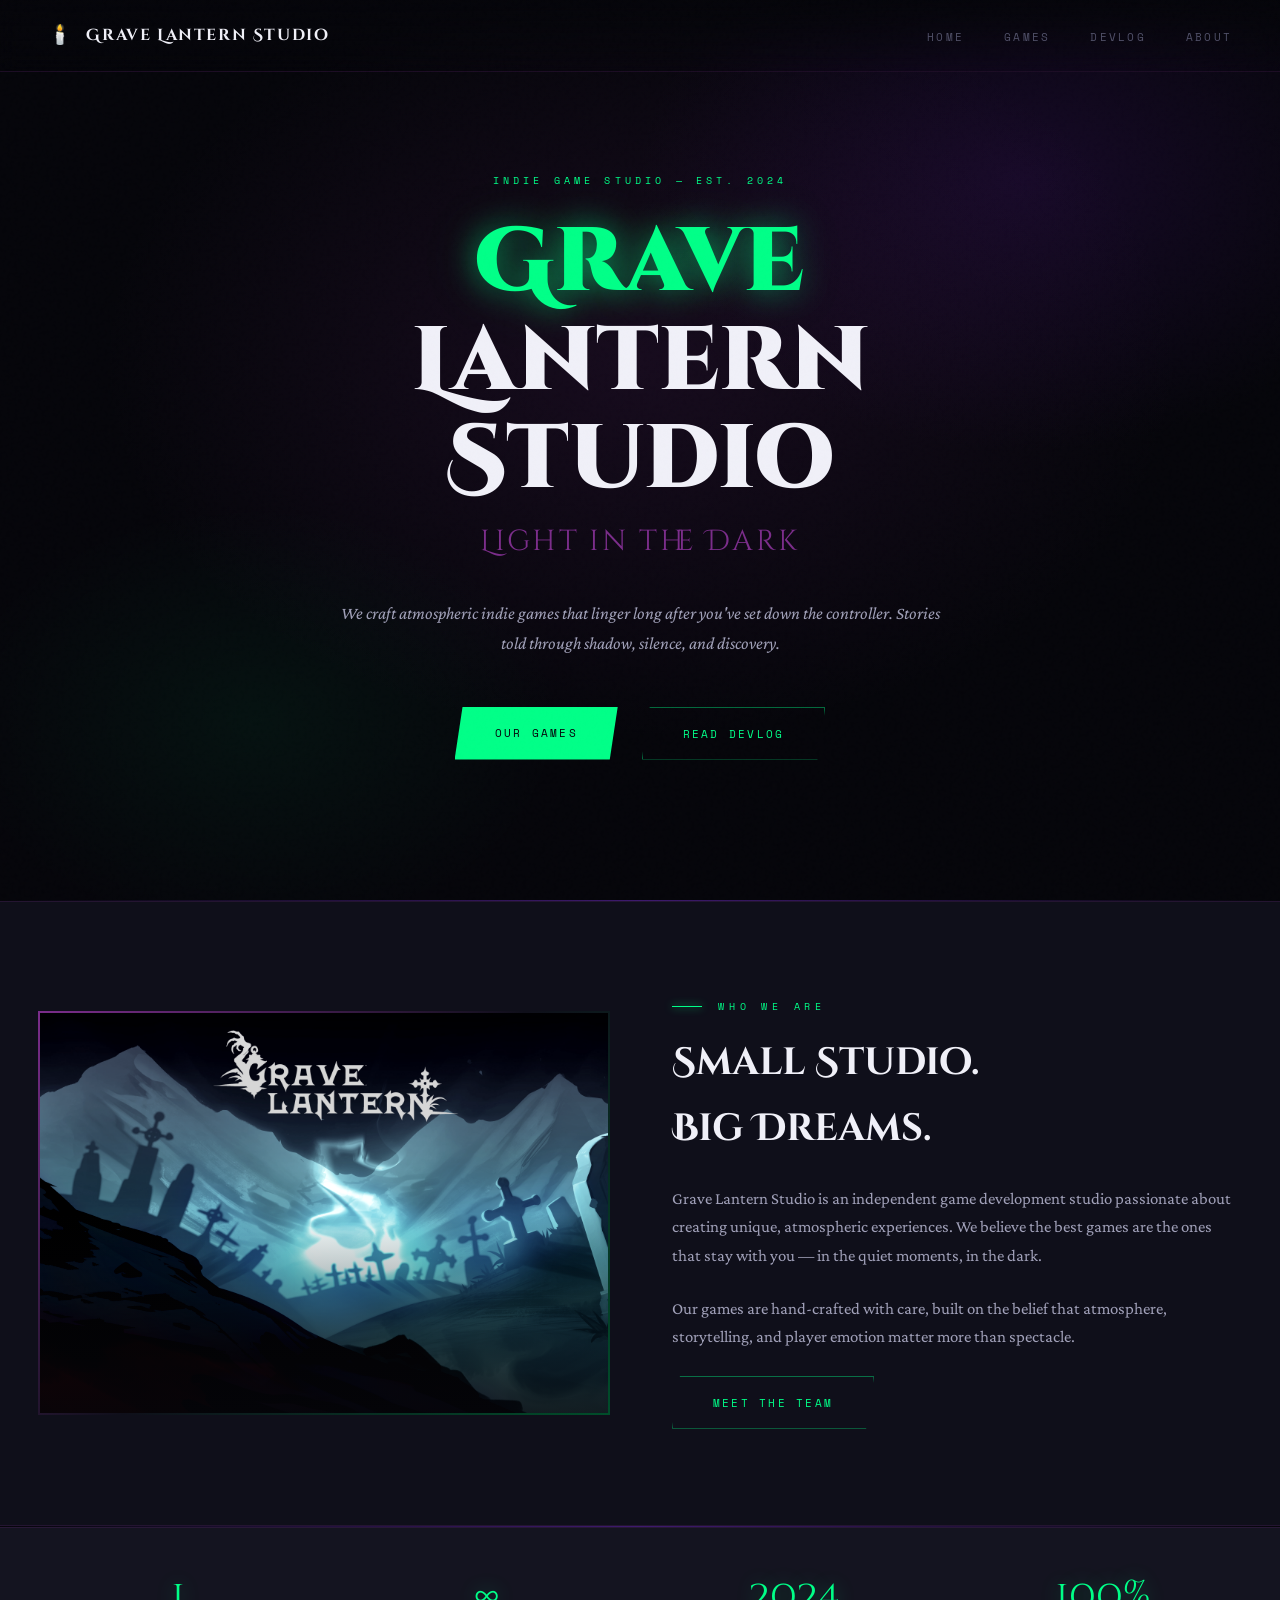
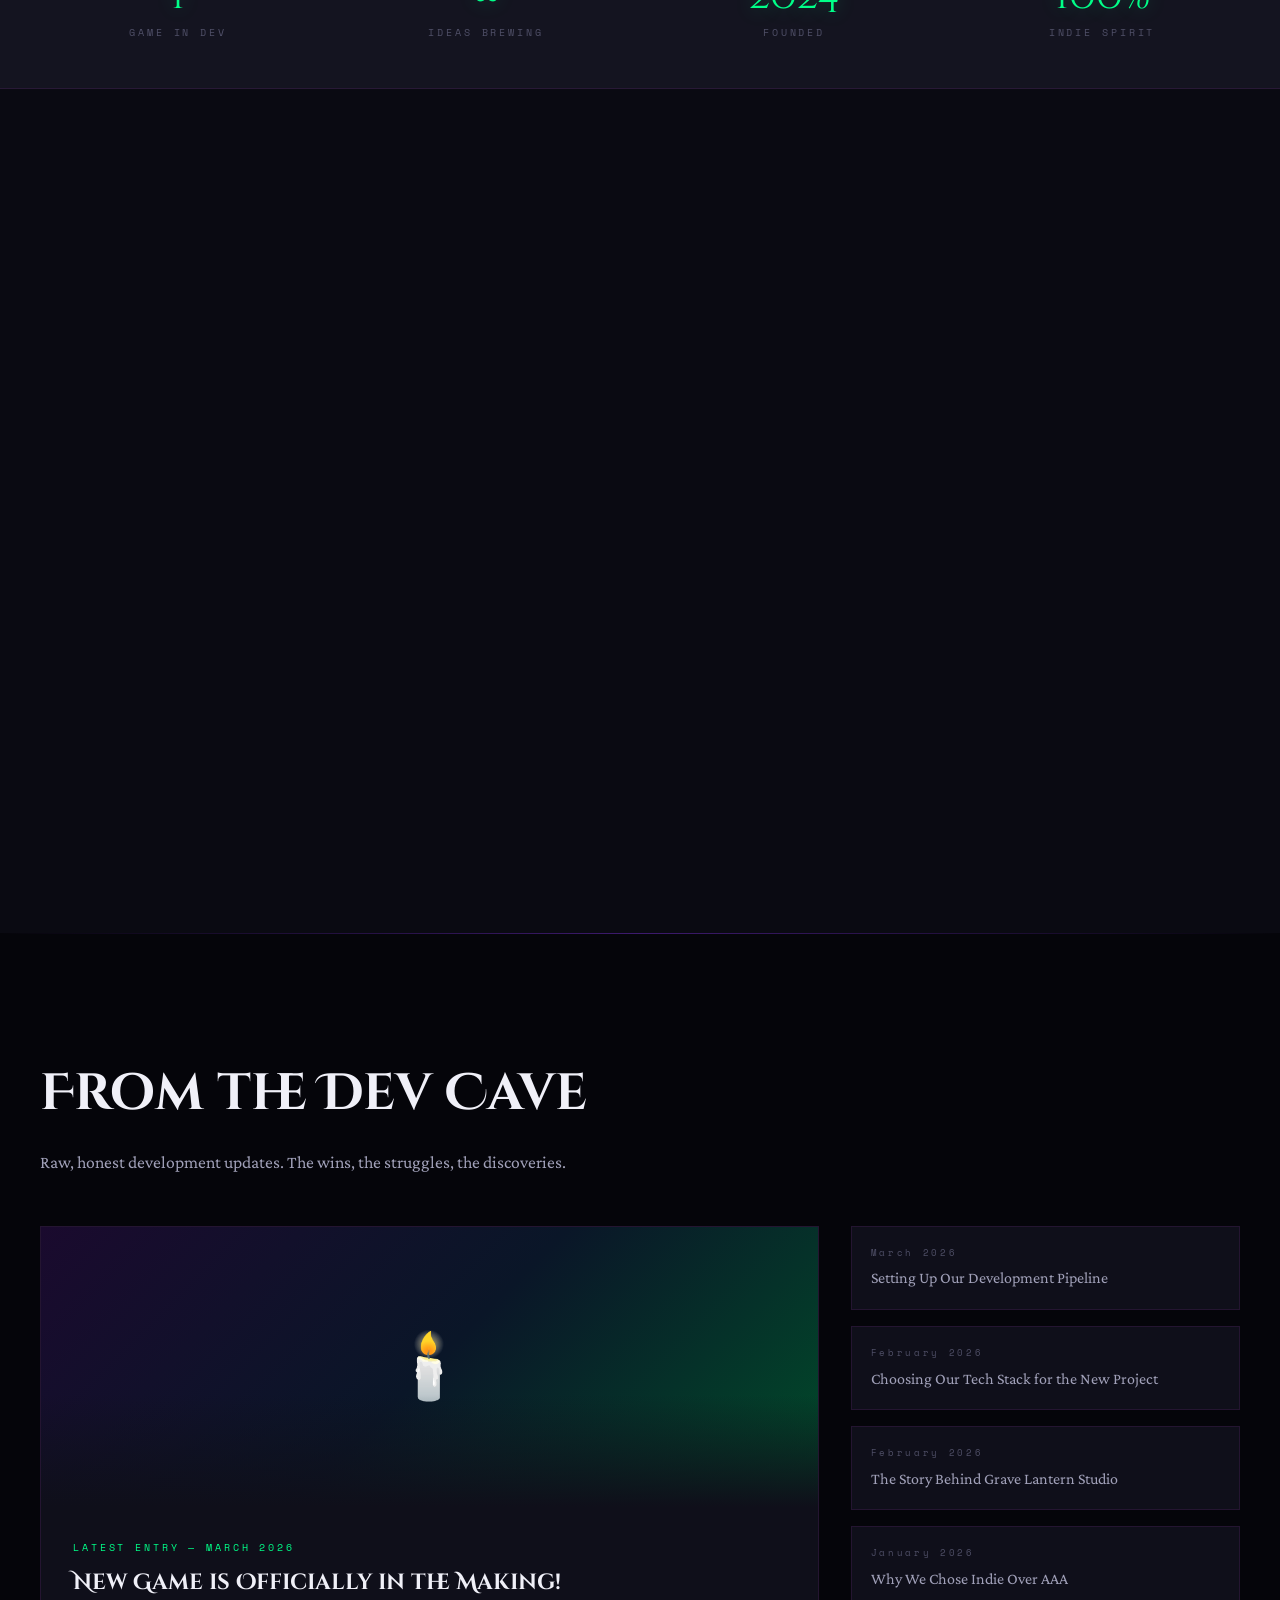
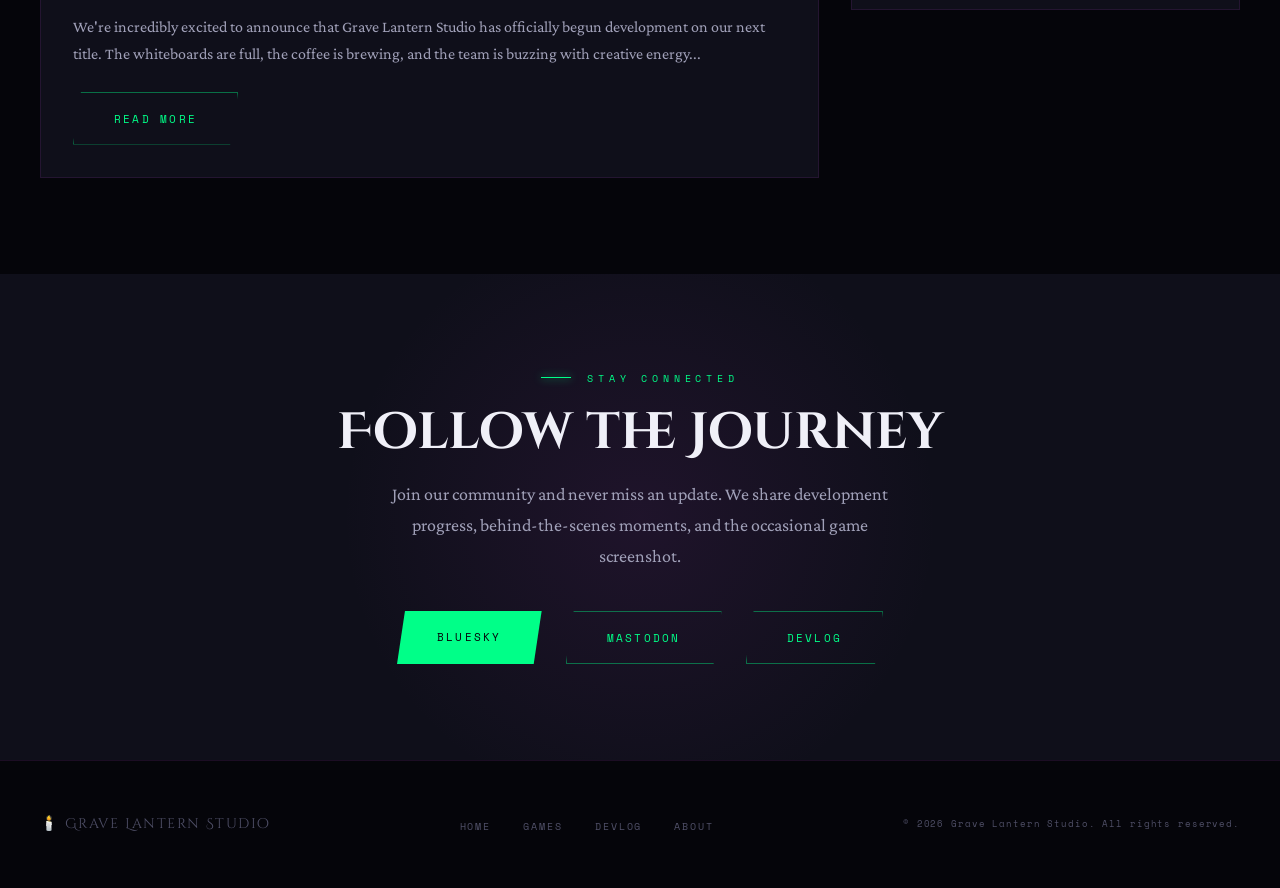
==== grave_lantern_studio/index.html @ 7edea212 "Inital website commit" ====
<!DOCTYPE html>
<html lang="en">
<head>
  <meta charset="UTF-8">
  <meta name="viewport" content="width=device-width, initial-scale=1.0">
  <title>Grave Lantern Studio — Indie Game Developer</title>
  <meta name="description" content="Grave Lantern Studio — crafting atmospheric indie games that linger in the dark.">
  <link rel="stylesheet" href="style.css">
</head>
<body>

  <!-- NAVIGATION -->
  <nav>
    <a href="index.html" class="nav-logo">
      <span class="lantern-icon">🕯️</span>
      Grave Lantern Studio
    </a>
    <ul class="nav-links">
      <li><a href="index.html">Home</a></li>
      <li><a href="games.html">Games</a></li>
      <li><a href="devlog.html">Devlog</a></li>
      <li><a href="about.html">About</a></li>
    </ul>
  </nav>

  <!-- HERO -->
  <section class="hero">
    <div class="hero-bg"></div>
    <div class="hero-particles">
      <div class="particle"></div>
      <div class="particle"></div>
      <div class="particle"></div>
      <div class="particle"></div>
      <div class="particle"></div>
      <div class="particle"></div>
      <div class="particle"></div>
      <div class="particle"></div>
      <div class="particle"></div>
      <div class="particle"></div>
    </div>
    <div class="hero-content">
      <p class="hero-eyebrow">Indie Game Studio — Est. 2024</p>
      <h1 class="hero-title">
        <span class="glow-word">Grave</span><br>
        Lantern<br>
        Studio
      </h1>
      <p class="hero-subtitle">Light in the Dark</p>
      <p class="hero-desc">
        We craft atmospheric indie games that linger long after you've set down the controller. 
        Stories told through shadow, silence, and discovery.
      </p>
      <div class="hero-cta">
        <a href="games.html" class="btn-primary">Our Games</a>
        <a href="devlog.html" class="btn-secondary">Read Devlog</a>
      </div>
    </div>
  </section>

  <div class="divider"></div>

  <!-- ABOUT STRIP -->
  <section class="about-strip">
    <div class="about-strip-inner section-inner">
      <div class="about-image-wrapper reveal">
        <img src="images/Kum 1 25.jpg" alt="Grave Lantern Studio" onerror="this.style.display='none'; this.nextElementSibling.style.display='flex';">
        <div style="display:none; width:100%; height:400px; background:linear-gradient(135deg,#1a0a2e,#0a1628); align-items:center; justify-content:center; font-size:5rem;">🕯️</div>
      </div>
      <div class="about-text reveal">
        <div class="section-label">Who We Are</div>
        <h2>Small Studio.<br>Big Dreams.</h2>
        <p>
          Grave Lantern Studio is an independent game development studio passionate about 
          creating unique, atmospheric experiences. We believe the best games are the ones 
          that stay with you — in the quiet moments, in the dark.
        </p>
        <p>
          Our games are hand-crafted with care, built on the belief that atmosphere, 
          storytelling, and player emotion matter more than spectacle.
        </p>
        <a href="about.html" class="btn-secondary">Meet the Team</a>
      </div>
    </div>
  </section>

  <div class="divider"></div>

  <!-- STATS BAR -->
  <div class="stats-bar">
    <div class="stats-inner">
      <div class="stat-item reveal">
        <span class="stat-number">1</span>
        <span class="stat-label">Game in Dev</span>
      </div>
      <div class="stat-item reveal">
        <span class="stat-number">∞</span>
        <span class="stat-label">Ideas Brewing</span>
      </div>
      <div class="stat-item reveal">
        <span class="stat-number">2024</span>
        <span class="stat-label">Founded</span>
      </div>
      <div class="stat-item reveal">
        <span class="stat-number">100%</span>
        <span class="stat-label">Indie Spirit</span>
      </div>
    </div>
  </div>

  <!-- GAMES SECTION -->
  <section class="games-section">
    <div class="section-inner">
      <div class="section-label reveal">Our Work</div>
      <h2 class="section-title reveal">Games</h2>
      <p class="section-desc reveal">
        Each title is a world built from scratch — dark, immersive, unforgettable.
      </p>

      <div class="games-grid">
        <div class="game-card reveal">
          <div class="game-card-glow"></div>
          <div class="game-card-placeholder">🕯️</div>
          <div class="game-card-body">
            <p class="game-card-tag">In Development</p>
            <h3 class="game-card-title">Project Lantern</h3>
            <p class="game-card-desc">
              An atmospheric exploration game set in a world consumed by eternal night. 
              Your lantern is the only light — use it wisely.
            </p>
          </div>
          <div class="game-card-footer">
            <span class="game-status dev">In Development</span>
            <a href="devlog.html" class="btn-secondary" style="padding: 0.4rem 1rem; font-size: 0.6rem;">Follow Progress</a>
          </div>
        </div>

        <div class="game-card reveal">
          <div class="game-card-glow"></div>
          <div class="game-card-placeholder">🌑</div>
          <div class="game-card-body">
            <p class="game-card-tag">Concept Phase</p>
            <h3 class="game-card-title">Untitled Project II</h3>
            <p class="game-card-desc">
              Something new is stirring in the depths of the studio. 
              Details shrouded in mystery — for now.
            </p>
          </div>
          <div class="game-card-footer">
            <span class="game-status coming-soon">Coming Eventually</span>
          </div>
        </div>

        <div class="game-card reveal">
          <div class="game-card-glow"></div>
          <div class="game-card-placeholder">💀</div>
          <div class="game-card-body">
            <p class="game-card-tag">The Future</p>
            <h3 class="game-card-title">More to Come</h3>
            <p class="game-card-desc">
              The lantern burns bright with ideas. Follow our devlog to be the first 
              to know what comes next.
            </p>
          </div>
          <div class="game-card-footer">
            <span class="game-status coming-soon">Stay Tuned</span>
          </div>
        </div>
      </div>
    </div>
  </section>

  <div class="divider"></div>

  <!-- DEVLOG PREVIEW -->
  <section class="devlog-section">
    <div class="section-inner">
      <div class="section-label reveal">Latest Updates</div>
      <h2 class="section-title reveal">From the Dev Cave</h2>
      <p class="section-desc reveal">
        Raw, honest development updates. The wins, the struggles, the discoveries.
      </p>

      <div class="devlog-grid reveal">
        <div class="devlog-featured">
          <div class="devlog-featured-image">🕯️</div>
          <div class="devlog-featured-body">
            <p class="devlog-meta">Latest Entry — March 2026</p>
            <h3 class="devlog-title">New Game is Officially in the Making!</h3>
            <p class="devlog-excerpt">
              We're incredibly excited to announce that Grave Lantern Studio has officially 
              begun development on our next title. The whiteboards are full, the coffee is 
              brewing, and the team is buzzing with creative energy...
            </p>
            <a href="devlog.html" class="btn-secondary">Read More</a>
          </div>
        </div>

        <div class="devlog-list">
          <a href="devlog.html" class="devlog-item">
            <p class="devlog-item-date">March 2026</p>
            <p class="devlog-item-title">Setting Up Our Development Pipeline</p>
          </a>
          <a href="devlog.html" class="devlog-item">
            <p class="devlog-item-date">February 2026</p>
            <p class="devlog-item-title">Choosing Our Tech Stack for the New Project</p>
          </a>
          <a href="devlog.html" class="devlog-item">
            <p class="devlog-item-date">February 2026</p>
            <p class="devlog-item-title">The Story Behind Grave Lantern Studio</p>
          </a>
          <a href="devlog.html" class="devlog-item">
            <p class="devlog-item-date">January 2026</p>
            <p class="devlog-item-title">Why We Chose Indie Over AAA</p>
          </a>
        </div>
      </div>
    </div>
  </section>

  <!-- CTA SECTION -->
  <section class="cta-section">
    <div class="section-inner">
      <div class="section-label reveal" style="justify-content:center;">Stay Connected</div>
      <h2 class="section-title reveal">Follow the Journey</h2>
      <p class="reveal">
        Join our community and never miss an update. We share development progress, 
        behind-the-scenes moments, and the occasional game screenshot.
      </p>
      <div class="hero-cta reveal">
        <a href="https://bsky.app/profile/pixelthehammer.bsky.social" class="btn-primary" target="_blank">Bluesky</a>
        <a href="https://mastodon.social/@PixelTheHammer" class="btn-secondary" target="_blank">Mastodon</a>
        <a href="devlog.html" class="btn-secondary">Devlog</a>
      </div>
    </div>
  </section>

  <!-- FOOTER -->
  <footer>
    <div class="footer-inner">
      <div class="footer-logo">🕯️ Grave Lantern Studio</div>
      <ul class="footer-links">
        <li><a href="index.html">Home</a></li>
        <li><a href="games.html">Games</a></li>
        <li><a href="devlog.html">Devlog</a></li>
        <li><a href="about.html">About</a></li>
      </ul>
      <p class="footer-copy">© 2026 Grave Lantern Studio. All rights reserved.</p>
    </div>
  </footer>

  <script>
    // Scroll reveal
    const reveals = document.querySelectorAll('.reveal');
    const observer = new IntersectionObserver((entries) => {
      entries.forEach((entry, i) => {
        if (entry.isIntersecting) {
          setTimeout(() => entry.target.classList.add('visible'), i * 100);
        }
      });
    }, { threshold: 0.1 });
    reveals.forEach(el => observer.observe(el));
  </script>

</body>
</html>
---- grave_lantern_studio/style.css ----
@import url('https://fonts.googleapis.com/css2?family=Cinzel+Decorative:wght@400;700;900&family=Crimson+Pro:ital,wght@0,300;0,400;0,600;1,300;1,400&family=Space+Mono:ital,wght@0,400;0,700;1,400&display=swap');

:root {
  --bg-void: #05050a;
  --bg-deep: #0a0a12;
  --bg-surface: #0f0f1a;
  --bg-elevated: #141420;
  --purple-dark: #1a0a2e;
  --purple-mid: #3d1a6e;
  --purple-glow: #7b2d8b;
  --blue-dark: #0a1628;
  --blue-mid: #1a3a6e;
  --green-glow: #00ff88;
  --green-dim: #00cc6a;
  --green-dark: #004d2a;
  --text-bright: #f0f0f8;
  --text-mid: #a0a0b8;
  --text-dim: #505068;
  --border-subtle: rgba(123, 45, 139, 0.2);
  --border-glow: rgba(0, 255, 136, 0.3);
}

*, *::before, *::after {
  box-sizing: border-box;
  margin: 0;
  padding: 0;
}

html {
  scroll-behavior: smooth;
}

body {
  background-color: var(--bg-void);
  color: var(--text-mid);
  font-family: 'Crimson Pro', Georgia, serif;
  font-size: 18px;
  line-height: 1.7;
  overflow-x: hidden;
  cursor: default;
}

/* Grain overlay */
body::before {
  content: '';
  position: fixed;
  top: 0; left: 0;
  width: 100%; height: 100%;
  background-image: url("data:image/svg+xml,%3Csvg viewBox='0 0 256 256' xmlns='http://www.w3.org/2000/svg'%3E%3Cfilter id='noise'%3E%3CfeTurbulence type='fractalNoise' baseFrequency='0.9' numOctaves='4' stitchTiles='stitch'/%3E%3C/filter%3E%3Crect width='100%25' height='100%25' filter='url(%23noise)' opacity='0.04'/%3E%3C/svg%3E");
  pointer-events: none;
  z-index: 9999;
  opacity: 0.4;
}

/* Custom scrollbar */
::-webkit-scrollbar { width: 6px; }
::-webkit-scrollbar-track { background: var(--bg-void); }
::-webkit-scrollbar-thumb { background: var(--purple-mid); border-radius: 3px; }
::-webkit-scrollbar-thumb:hover { background: var(--purple-glow); }

/* ═══════════════════════════════════════
   NAVIGATION
═══════════════════════════════════════ */
nav {
  position: fixed;
  top: 0;
  left: 0;
  right: 0;
  z-index: 1000;
  padding: 1.2rem 3rem;
  display: flex;
  align-items: center;
  justify-content: space-between;
  background: linear-gradient(180deg, rgba(5,5,10,0.95) 0%, rgba(5,5,10,0) 100%);
  backdrop-filter: blur(10px);
  border-bottom: 1px solid var(--border-subtle);
}

.nav-logo {
  font-family: 'Cinzel Decorative', serif;
  font-size: 1rem;
  font-weight: 700;
  color: var(--text-bright);
  text-decoration: none;
  letter-spacing: 0.1em;
  display: flex;
  align-items: center;
  gap: 0.8rem;
}

.nav-logo .lantern-icon {
  color: var(--green-glow);
  font-size: 1.2rem;
  animation: flicker 3s infinite;
}

.nav-links {
  display: flex;
  gap: 2.5rem;
  list-style: none;
}

.nav-links a {
  font-family: 'Space Mono', monospace;
  font-size: 0.7rem;
  letter-spacing: 0.2em;
  text-transform: uppercase;
  color: var(--text-dim);
  text-decoration: none;
  transition: color 0.3s ease;
  position: relative;
}

.nav-links a::after {
  content: '';
  position: absolute;
  bottom: -4px;
  left: 0;
  width: 0;
  height: 1px;
  background: var(--green-glow);
  transition: width 0.3s ease;
  box-shadow: 0 0 8px var(--green-glow);
}

.nav-links a:hover {
  color: var(--green-glow);
}

.nav-links a:hover::after {
  width: 100%;
}

/* ═══════════════════════════════════════
   HERO SECTION
═══════════════════════════════════════ */
.hero {
  min-height: 100vh;
  display: flex;
  align-items: center;
  justify-content: center;
  position: relative;
  overflow: hidden;
  padding: 6rem 2rem 4rem;
}

.hero-bg {
  position: absolute;
  inset: 0;
  background: 
    radial-gradient(ellipse 60% 60% at 50% 40%, rgba(123,45,139,0.15) 0%, transparent 70%),
    radial-gradient(ellipse 40% 40% at 20% 80%, rgba(0,255,136,0.05) 0%, transparent 60%),
    radial-gradient(ellipse 50% 50% at 80% 20%, rgba(26,10,46,0.8) 0%, transparent 60%),
    var(--bg-void);
}

.hero-particles {
  position: absolute;
  inset: 0;
  overflow: hidden;
}

.particle {
  position: absolute;
  width: 2px;
  height: 2px;
  background: var(--green-glow);
  border-radius: 50%;
  box-shadow: 0 0 6px var(--green-glow);
  animation: float-particle linear infinite;
  opacity: 0;
}

.particle:nth-child(1)  { left: 10%; animation-duration: 8s;  animation-delay: 0s;   top: 80%; }
.particle:nth-child(2)  { left: 25%; animation-duration: 12s; animation-delay: 2s;   top: 90%; }
.particle:nth-child(3)  { left: 40%; animation-duration: 9s;  animation-delay: 4s;   top: 85%; }
.particle:nth-child(4)  { left: 55%; animation-duration: 11s; animation-delay: 1s;   top: 88%; }
.particle:nth-child(5)  { left: 70%; animation-duration: 7s;  animation-delay: 3s;   top: 92%; }
.particle:nth-child(6)  { left: 85%; animation-duration: 10s; animation-delay: 5s;   top: 78%; }
.particle:nth-child(7)  { left: 15%; animation-duration: 13s; animation-delay: 6s;   top: 95%; }
.particle:nth-child(8)  { left: 60%; animation-duration: 8s;  animation-delay: 7s;   top: 82%; }
.particle:nth-child(9)  { left: 75%; animation-duration: 14s; animation-delay: 2s;   top: 87%; }
.particle:nth-child(10) { left: 90%; animation-duration: 9s;  animation-delay: 4s;   top: 93%; }

@keyframes float-particle {
  0%   { transform: translateY(0) translateX(0); opacity: 0; }
  10%  { opacity: 0.8; }
  90%  { opacity: 0.3; }
  100% { transform: translateY(-100vh) translateX(30px); opacity: 0; }
}

.hero-content {
  position: relative;
  z-index: 2;
  text-align: center;
  max-width: 900px;
}

.hero-eyebrow {
  font-family: 'Space Mono', monospace;
  font-size: 0.65rem;
  letter-spacing: 0.4em;
  text-transform: uppercase;
  color: var(--green-glow);
  margin-bottom: 1.5rem;
  opacity: 0;
  animation: fade-up 1s ease forwards 0.3s;
}

.hero-title {
  font-family: 'Cinzel Decorative', serif;
  font-size: clamp(2.5rem, 7vw, 6rem);
  font-weight: 900;
  color: var(--text-bright);
  line-height: 1.1;
  margin-bottom: 0.5rem;
  opacity: 0;
  animation: fade-up 1s ease forwards 0.5s;
}

.hero-title .glow-word {
  color: var(--green-glow);
  text-shadow: 0 0 30px rgba(0,255,136,0.5), 0 0 60px rgba(0,255,136,0.2);
}

.hero-subtitle {
  font-family: 'Cinzel Decorative', serif;
  font-size: clamp(1rem, 2.5vw, 1.8rem);
  font-weight: 400;
  color: var(--purple-glow);
  margin-bottom: 2rem;
  letter-spacing: 0.1em;
  opacity: 0;
  animation: fade-up 1s ease forwards 0.7s;
}

.hero-desc {
  font-size: 1.1rem;
  color: var(--text-mid);
  max-width: 600px;
  margin: 0 auto 3rem;
  font-style: italic;
  opacity: 0;
  animation: fade-up 1s ease forwards 0.9s;
}

.hero-cta {
  display: flex;
  gap: 1.5rem;
  justify-content: center;
  flex-wrap: wrap;
  opacity: 0;
  animation: fade-up 1s ease forwards 1.1s;
}

/* ═══════════════════════════════════════
   BUTTONS
═══════════════════════════════════════ */
.btn-primary {
  font-family: 'Space Mono', monospace;
  font-size: 0.7rem;
  letter-spacing: 0.2em;
  text-transform: uppercase;
  color: var(--bg-void);
  background: var(--green-glow);
  padding: 1rem 2.5rem;
  border: none;
  text-decoration: none;
  display: inline-block;
  position: relative;
  transition: all 0.3s ease;
  clip-path: polygon(8px 0%, 100% 0%, calc(100% - 8px) 100%, 0% 100%);
}

.btn-primary:hover {
  background: var(--text-bright);
  box-shadow: 0 0 30px rgba(0,255,136,0.4);
  transform: translateY(-2px);
}

.btn-secondary {
  font-family: 'Space Mono', monospace;
  font-size: 0.7rem;
  letter-spacing: 0.2em;
  text-transform: uppercase;
  color: var(--green-glow);
  background: transparent;
  padding: 1rem 2.5rem;
  border: 1px solid rgba(0,255,136,0.4);
  text-decoration: none;
  display: inline-block;
  transition: all 0.3s ease;
  clip-path: polygon(8px 0%, 100% 0%, calc(100% - 8px) 100%, 0% 100%);
}

.btn-secondary:hover {
  background: rgba(0,255,136,0.1);
  border-color: var(--green-glow);
  box-shadow: 0 0 20px rgba(0,255,136,0.2);
  transform: translateY(-2px);
}

/* ═══════════════════════════════════════
   SECTIONS
═══════════════════════════════════════ */
section {
  padding: 6rem 2rem;
  position: relative;
}

.section-inner {
  max-width: 1200px;
  margin: 0 auto;
}

.section-label {
  font-family: 'Space Mono', monospace;
  font-size: 0.6rem;
  letter-spacing: 0.5em;
  text-transform: uppercase;
  color: var(--green-glow);
  margin-bottom: 1rem;
  display: flex;
  align-items: center;
  gap: 1rem;
}

.section-label::before {
  content: '';
  display: block;
  width: 30px;
  height: 1px;
  background: var(--green-glow);
  box-shadow: 0 0 8px var(--green-glow);
}

.section-title {
  font-family: 'Cinzel Decorative', serif;
  font-size: clamp(1.8rem, 4vw, 3.5rem);
  font-weight: 700;
  color: var(--text-bright);
  line-height: 1.2;
  margin-bottom: 1.5rem;
}

.section-desc {
  font-size: 1.1rem;
  color: var(--text-mid);
  max-width: 600px;
  margin-bottom: 3rem;
}

/* Divider */
.divider {
  width: 100%;
  height: 1px;
  background: linear-gradient(90deg, transparent, var(--purple-mid), transparent);
  margin: 0;
}

/* ═══════════════════════════════════════
   ABOUT STRIP
═══════════════════════════════════════ */
.about-strip {
  background: var(--bg-surface);
  border-top: 1px solid var(--border-subtle);
  border-bottom: 1px solid var(--border-subtle);
}

.about-strip-inner {
  max-width: 1200px;
  margin: 0 auto;
  display: grid;
  grid-template-columns: 1fr 1fr;
  gap: 4rem;
  align-items: center;
}

.about-image-wrapper {
  position: relative;
}

.about-image-wrapper img {
  width: 100%;
  height: 400px;
  object-fit: cover;
  display: block;
  filter: saturate(0.6) contrast(1.1);
  transition: filter 0.5s ease;
}

.about-image-wrapper:hover img {
  filter: saturate(0.9) contrast(1.1);
}

.about-image-wrapper::before {
  content: '';
  position: absolute;
  inset: -2px;
  background: linear-gradient(135deg, var(--purple-glow), transparent, var(--green-dark));
  z-index: -1;
}

.about-image-wrapper::after {
  content: '';
  position: absolute;
  inset: 0;
  background: linear-gradient(180deg, transparent 50%, rgba(5,5,10,0.8) 100%);
  pointer-events: none;
}

.about-text h2 {
  font-family: 'Cinzel Decorative', serif;
  font-size: clamp(1.5rem, 3vw, 2.5rem);
  color: var(--text-bright);
  margin-bottom: 1.5rem;
}

.about-text p {
  color: var(--text-mid);
  margin-bottom: 1.5rem;
  font-size: 1.05rem;
}

/* ═══════════════════════════════════════
   GAMES GRID
═══════════════════════════════════════ */
.games-section {
  background: var(--bg-deep);
}

.games-grid {
  display: grid;
  grid-template-columns: repeat(auto-fill, minmax(320px, 1fr));
  gap: 2rem;
  margin-top: 3rem;
}

.game-card {
  background: var(--bg-elevated);
  border: 1px solid var(--border-subtle);
  position: relative;
  overflow: hidden;
  transition: transform 0.4s ease, border-color 0.4s ease;
  cursor: pointer;
}

.game-card:hover {
  transform: translateY(-6px);
  border-color: rgba(0,255,136,0.3);
}

.game-card:hover .game-card-glow {
  opacity: 1;
}

.game-card-glow {
  position: absolute;
  inset: 0;
  background: radial-gradient(ellipse at 50% 0%, rgba(0,255,136,0.08) 0%, transparent 70%);
  opacity: 0;
  transition: opacity 0.4s ease;
  pointer-events: none;
}

.game-card-image {
  width: 100%;
  height: 200px;
  object-fit: cover;
  display: block;
  filter: saturate(0.5);
  transition: filter 0.4s ease;
  background: linear-gradient(135deg, var(--purple-dark), var(--blue-dark));
}

.game-card:hover .game-card-image {
  filter: saturate(0.9);
}

.game-card-placeholder {
  width: 100%;
  height: 200px;
  background: linear-gradient(135deg, var(--purple-dark), var(--blue-dark));
  display: flex;
  align-items: center;
  justify-content: center;
  font-size: 3rem;
}

.game-card-body {
  padding: 1.5rem;
}

.game-card-tag {
  font-family: 'Space Mono', monospace;
  font-size: 0.6rem;
  letter-spacing: 0.3em;
  text-transform: uppercase;
  color: var(--green-glow);
  margin-bottom: 0.5rem;
}

.game-card-title {
  font-family: 'Cinzel Decorative', serif;
  font-size: 1.2rem;
  color: var(--text-bright);
  margin-bottom: 0.8rem;
}

.game-card-desc {
  font-size: 0.95rem;
  color: var(--text-dim);
  line-height: 1.6;
}

.game-card-footer {
  padding: 1rem 1.5rem;
  border-top: 1px solid var(--border-subtle);
  display: flex;
  justify-content: space-between;
  align-items: center;
}

.game-status {
  font-family: 'Space Mono', monospace;
  font-size: 0.6rem;
  letter-spacing: 0.2em;
  text-transform: uppercase;
  padding: 0.3rem 0.8rem;
  border: 1px solid;
}

.game-status.dev {
  color: var(--purple-glow);
  border-color: rgba(123,45,139,0.4);
  background: rgba(123,45,139,0.1);
}

.game-status.coming-soon {
  color: var(--text-dim);
  border-color: var(--border-subtle);
}

/* ═══════════════════════════════════════
   DEVLOG SECTION
═══════════════════════════════════════ */
.devlog-section {
  background: var(--bg-void);
}

.devlog-grid {
  display: grid;
  grid-template-columns: 2fr 1fr;
  gap: 2rem;
  margin-top: 3rem;
}

.devlog-featured {
  background: var(--bg-surface);
  border: 1px solid var(--border-subtle);
  overflow: hidden;
  transition: border-color 0.3s ease;
}

.devlog-featured:hover {
  border-color: rgba(0,255,136,0.3);
}

.devlog-featured-image {
  width: 100%;
  height: 280px;
  background: linear-gradient(135deg, var(--purple-dark) 0%, var(--blue-dark) 50%, var(--green-dark) 100%);
  display: flex;
  align-items: center;
  justify-content: center;
  font-size: 4rem;
  position: relative;
  overflow: hidden;
}

.devlog-featured-image::after {
  content: '';
  position: absolute;
  inset: 0;
  background: linear-gradient(180deg, transparent 60%, var(--bg-surface) 100%);
}

.devlog-featured-body {
  padding: 2rem;
}

.devlog-meta {
  font-family: 'Space Mono', monospace;
  font-size: 0.6rem;
  letter-spacing: 0.3em;
  text-transform: uppercase;
  color: var(--green-glow);
  margin-bottom: 0.8rem;
}

.devlog-title {
  font-family: 'Cinzel Decorative', serif;
  font-size: 1.4rem;
  color: var(--text-bright);
  margin-bottom: 1rem;
  line-height: 1.3;
}

.devlog-excerpt {
  color: var(--text-mid);
  font-size: 1rem;
  margin-bottom: 1.5rem;
}

.devlog-list {
  display: flex;
  flex-direction: column;
  gap: 1rem;
}

.devlog-item {
  background: var(--bg-surface);
  border: 1px solid var(--border-subtle);
  padding: 1.2rem;
  transition: all 0.3s ease;
  cursor: pointer;
  text-decoration: none;
  display: block;
}

.devlog-item:hover {
  border-color: rgba(0,255,136,0.2);
  background: var(--bg-elevated);
  transform: translateX(4px);
}

.devlog-item-date {
  font-family: 'Space Mono', monospace;
  font-size: 0.55rem;
  letter-spacing: 0.3em;
  color: var(--text-dim);
  margin-bottom: 0.4rem;
}

.devlog-item-title {
  font-family: 'Crimson Pro', serif;
  font-size: 1rem;
  color: var(--text-mid);
  line-height: 1.4;
  transition: color 0.3s ease;
}

.devlog-item:hover .devlog-item-title {
  color: var(--text-bright);
}

/* ═══════════════════════════════════════
   STATS BAR
═══════════════════════════════════════ */
.stats-bar {
  background: var(--bg-elevated);
  border-top: 1px solid var(--border-subtle);
  border-bottom: 1px solid var(--border-subtle);
  padding: 3rem 2rem;
}

.stats-inner {
  max-width: 1200px;
  margin: 0 auto;
  display: grid;
  grid-template-columns: repeat(4, 1fr);
  gap: 2rem;
  text-align: center;
}

.stat-item {
  display: flex;
  flex-direction: column;
  align-items: center;
  gap: 0.5rem;
}

.stat-number {
  font-family: 'Cinzel Decorative', serif;
  font-size: 2.5rem;
  color: var(--green-glow);
  text-shadow: 0 0 20px rgba(0,255,136,0.3);
  line-height: 1;
}

.stat-label {
  font-family: 'Space Mono', monospace;
  font-size: 0.6rem;
  letter-spacing: 0.3em;
  text-transform: uppercase;
  color: var(--text-dim);
}

/* ═══════════════════════════════════════
   NEWSLETTER / CTA SECTION
═══════════════════════════════════════ */
.cta-section {
  background: var(--bg-surface);
  text-align: center;
  position: relative;
  overflow: hidden;
}

.cta-section::before {
  content: '';
  position: absolute;
  top: 50%;
  left: 50%;
  transform: translate(-50%, -50%);
  width: 600px;
  height: 600px;
  background: radial-gradient(circle, rgba(123,45,139,0.15) 0%, transparent 70%);
  pointer-events: none;
}

.cta-section .section-title {
  margin-bottom: 1rem;
}

.cta-section p {
  color: var(--text-mid);
  max-width: 500px;
  margin: 0 auto 2.5rem;
}

/* ═══════════════════════════════════════
   FOOTER
═══════════════════════════════════════ */
footer {
  background: var(--bg-void);
  border-top: 1px solid var(--border-subtle);
  padding: 3rem 2rem;
}

.footer-inner {
  max-width: 1200px;
  margin: 0 auto;
  display: flex;
  align-items: center;
  justify-content: space-between;
  flex-wrap: wrap;
  gap: 1.5rem;
}

.footer-logo {
  font-family: 'Cinzel Decorative', serif;
  font-size: 0.9rem;
  color: var(--text-dim);
  letter-spacing: 0.1em;
}

.footer-links {
  display: flex;
  gap: 2rem;
  list-style: none;
}

.footer-links a {
  font-family: 'Space Mono', monospace;
  font-size: 0.6rem;
  letter-spacing: 0.2em;
  text-transform: uppercase;
  color: var(--text-dim);
  text-decoration: none;
  transition: color 0.3s ease;
}

.footer-links a:hover {
  color: var(--green-glow);
}

.footer-copy {
  font-family: 'Space Mono', monospace;
  font-size: 0.55rem;
  color: var(--text-dim);
  letter-spacing: 0.1em;
}

/* ═══════════════════════════════════════
   PAGE HEADERS (for inner pages)
═══════════════════════════════════════ */
.page-header {
  min-height: 40vh;
  display: flex;
  align-items: flex-end;
  padding: 8rem 2rem 4rem;
  position: relative;
  overflow: hidden;
  background: 
    radial-gradient(ellipse 80% 60% at 50% 0%, rgba(123,45,139,0.2) 0%, transparent 70%),
    var(--bg-void);
  border-bottom: 1px solid var(--border-subtle);
}

.page-header-inner {
  max-width: 1200px;
  margin: 0 auto;
  width: 100%;
}

.page-header-title {
  font-family: 'Cinzel Decorative', serif;
  font-size: clamp(2rem, 6vw, 5rem);
  font-weight: 900;
  color: var(--text-bright);
  line-height: 1.1;
}

/* ═══════════════════════════════════════
   ABOUT PAGE
═══════════════════════════════════════ */
.team-grid {
  display: grid;
  grid-template-columns: repeat(auto-fill, minmax(280px, 1fr));
  gap: 2rem;
  margin-top: 3rem;
}

.team-card {
  background: var(--bg-elevated);
  border: 1px solid var(--border-subtle);
  padding: 2rem;
  text-align: center;
  transition: all 0.3s ease;
}

.team-card:hover {
  border-color: rgba(0,255,136,0.3);
  transform: translateY(-4px);
}

.team-avatar {
  width: 80px;
  height: 80px;
  border-radius: 50%;
  background: linear-gradient(135deg, var(--purple-mid), var(--green-dark));
  display: flex;
  align-items: center;
  justify-content: center;
  font-size: 2rem;
  margin: 0 auto 1.5rem;
  border: 2px solid var(--border-subtle);
}

.team-name {
  font-family: 'Cinzel Decorative', serif;
  font-size: 1rem;
  color: var(--text-bright);
  margin-bottom: 0.3rem;
}

.team-role {
  font-family: 'Space Mono', monospace;
  font-size: 0.6rem;
  letter-spacing: 0.2em;
  color: var(--green-glow);
  text-transform: uppercase;
  margin-bottom: 1rem;
}

.team-bio {
  font-size: 0.9rem;
  color: var(--text-dim);
  line-height: 1.6;
}

.values-grid {
  display: grid;
  grid-template-columns: repeat(auto-fill, minmax(250px, 1fr));
  gap: 1.5rem;
  margin-top: 3rem;
}

.value-card {
  padding: 2rem;
  border: 1px solid var(--border-subtle);
  background: var(--bg-surface);
  position: relative;
  overflow: hidden;
}

.value-card::before {
  content: '';
  position: absolute;
  top: 0;
  left: 0;
  width: 3px;
  height: 100%;
  background: var(--green-glow);
  box-shadow: 0 0 10px var(--green-glow);
}

.value-icon {
  font-size: 2rem;
  margin-bottom: 1rem;
}

.value-title {
  font-family: 'Cinzel Decorative', serif;
  font-size: 1rem;
  color: var(--text-bright);
  margin-bottom: 0.8rem;
}

.value-desc {
  font-size: 0.9rem;
  color: var(--text-dim);
  line-height: 1.6;
}

/* ═══════════════════════════════════════
   DEVLOG PAGE
═══════════════════════════════════════ */
.devlog-full-grid {
  display: grid;
  grid-template-columns: 2fr 1fr;
  gap: 3rem;
  margin-top: 3rem;
}

.devlog-posts {
  display: flex;
  flex-direction: column;
  gap: 2rem;
}

.devlog-post-card {
  background: var(--bg-surface);
  border: 1px solid var(--border-subtle);
  overflow: hidden;
  transition: all 0.3s ease;
  cursor: pointer;
}

.devlog-post-card:hover {
  border-color: rgba(0,255,136,0.3);
  transform: translateY(-3px);
}

.devlog-post-header {
  padding: 1.5rem 2rem 0;
  display: flex;
  gap: 1rem;
  align-items: center;
}

.devlog-post-tag {
  font-family: 'Space Mono', monospace;
  font-size: 0.55rem;
  letter-spacing: 0.2em;
  text-transform: uppercase;
  padding: 0.3rem 0.7rem;
  background: rgba(123,45,139,0.2);
  border: 1px solid rgba(123,45,139,0.4);
  color: var(--purple-glow);
}

.devlog-post-date {
  font-family: 'Space Mono', monospace;
  font-size: 0.55rem;
  letter-spacing: 0.2em;
  color: var(--text-dim);
}

.devlog-post-body {
  padding: 1rem 2rem 2rem;
}

.devlog-post-title {
  font-family: 'Cinzel Decorative', serif;
  font-size: 1.3rem;
  color: var(--text-bright);
  margin-bottom: 0.8rem;
  line-height: 1.3;
}

.devlog-post-excerpt {
  color: var(--text-mid);
  font-size: 1rem;
  margin-bottom: 1.5rem;
}

.devlog-sidebar {
  display: flex;
  flex-direction: column;
  gap: 2rem;
}

.sidebar-widget {
  background: var(--bg-surface);
  border: 1px solid var(--border-subtle);
  padding: 1.5rem;
}

.sidebar-widget-title {
  font-family: 'Cinzel Decorative', serif;
  font-size: 0.9rem;
  color: var(--text-bright);
  margin-bottom: 1.2rem;
  padding-bottom: 0.8rem;
  border-bottom: 1px solid var(--border-subtle);
}

.tag-cloud {
  display: flex;
  flex-wrap: wrap;
  gap: 0.5rem;
}

.tag {
  font-family: 'Space Mono', monospace;
  font-size: 0.55rem;
  letter-spacing: 0.1em;
  padding: 0.3rem 0.7rem;
  border: 1px solid var(--border-subtle);
  color: var(--text-dim);
  cursor: pointer;
  transition: all 0.2s ease;
  text-transform: uppercase;
}

.tag:hover {
  border-color: var(--green-glow);
  color: var(--green-glow);
}

/* ═══════════════════════════════════════
   ANIMATIONS
═══════════════════════════════════════ */
@keyframes fade-up {
  from { opacity: 0; transform: translateY(20px); }
  to   { opacity: 1; transform: translateY(0); }
}

@keyframes flicker {
  0%, 90%, 100% { opacity: 1; }
  92%           { opacity: 0.7; }
  94%           { opacity: 1; }
  96%           { opacity: 0.5; }
  98%           { opacity: 1; }
}

@keyframes pulse-glow {
  0%, 100% { box-shadow: 0 0 20px rgba(0,255,136,0.2); }
  50%      { box-shadow: 0 0 40px rgba(0,255,136,0.4); }
}

/* Scroll reveal */
.reveal {
  opacity: 0;
  transform: translateY(30px);
  transition: opacity 0.8s ease, transform 0.8s ease;
}

.reveal.visible {
  opacity: 1;
  transform: translateY(0);
}

/* ═══════════════════════════════════════
   RESPONSIVE
═══════════════════════════════════════ */
@media (max-width: 768px) {
  nav { padding: 1rem 1.5rem; }
  .nav-links { gap: 1.5rem; }
  .about-strip-inner { grid-template-columns: 1fr; }
  .devlog-grid { grid-template-columns: 1fr; }
  .stats-inner { grid-template-columns: repeat(2, 1fr); }
  .footer-inner { flex-direction: column; text-align: center; }
  .devlog-full-grid { grid-template-columns: 1fr; }
}

@media (max-width: 480px) {
  .nav-links { display: none; }
  .hero-cta { flex-direction: column; align-items: center; }
  .stats-inner { grid-template-columns: repeat(2, 1fr); }
}
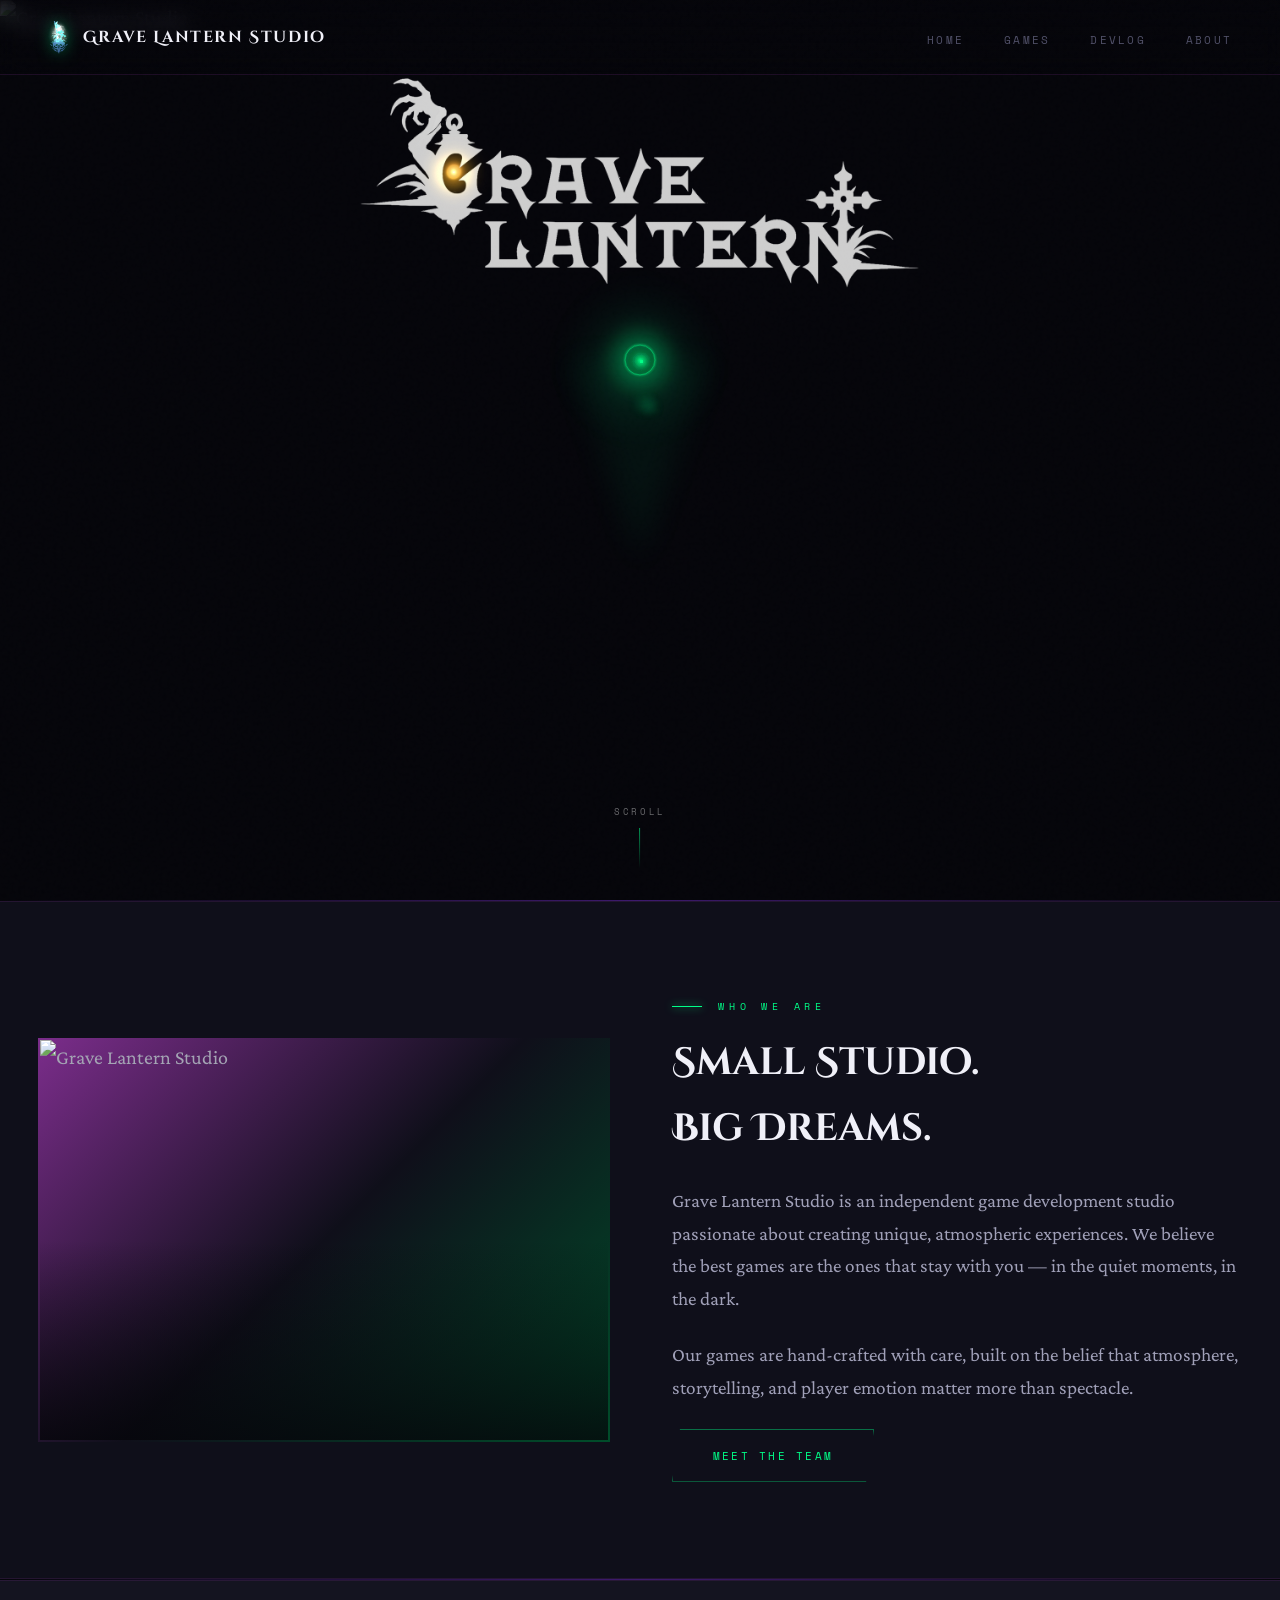
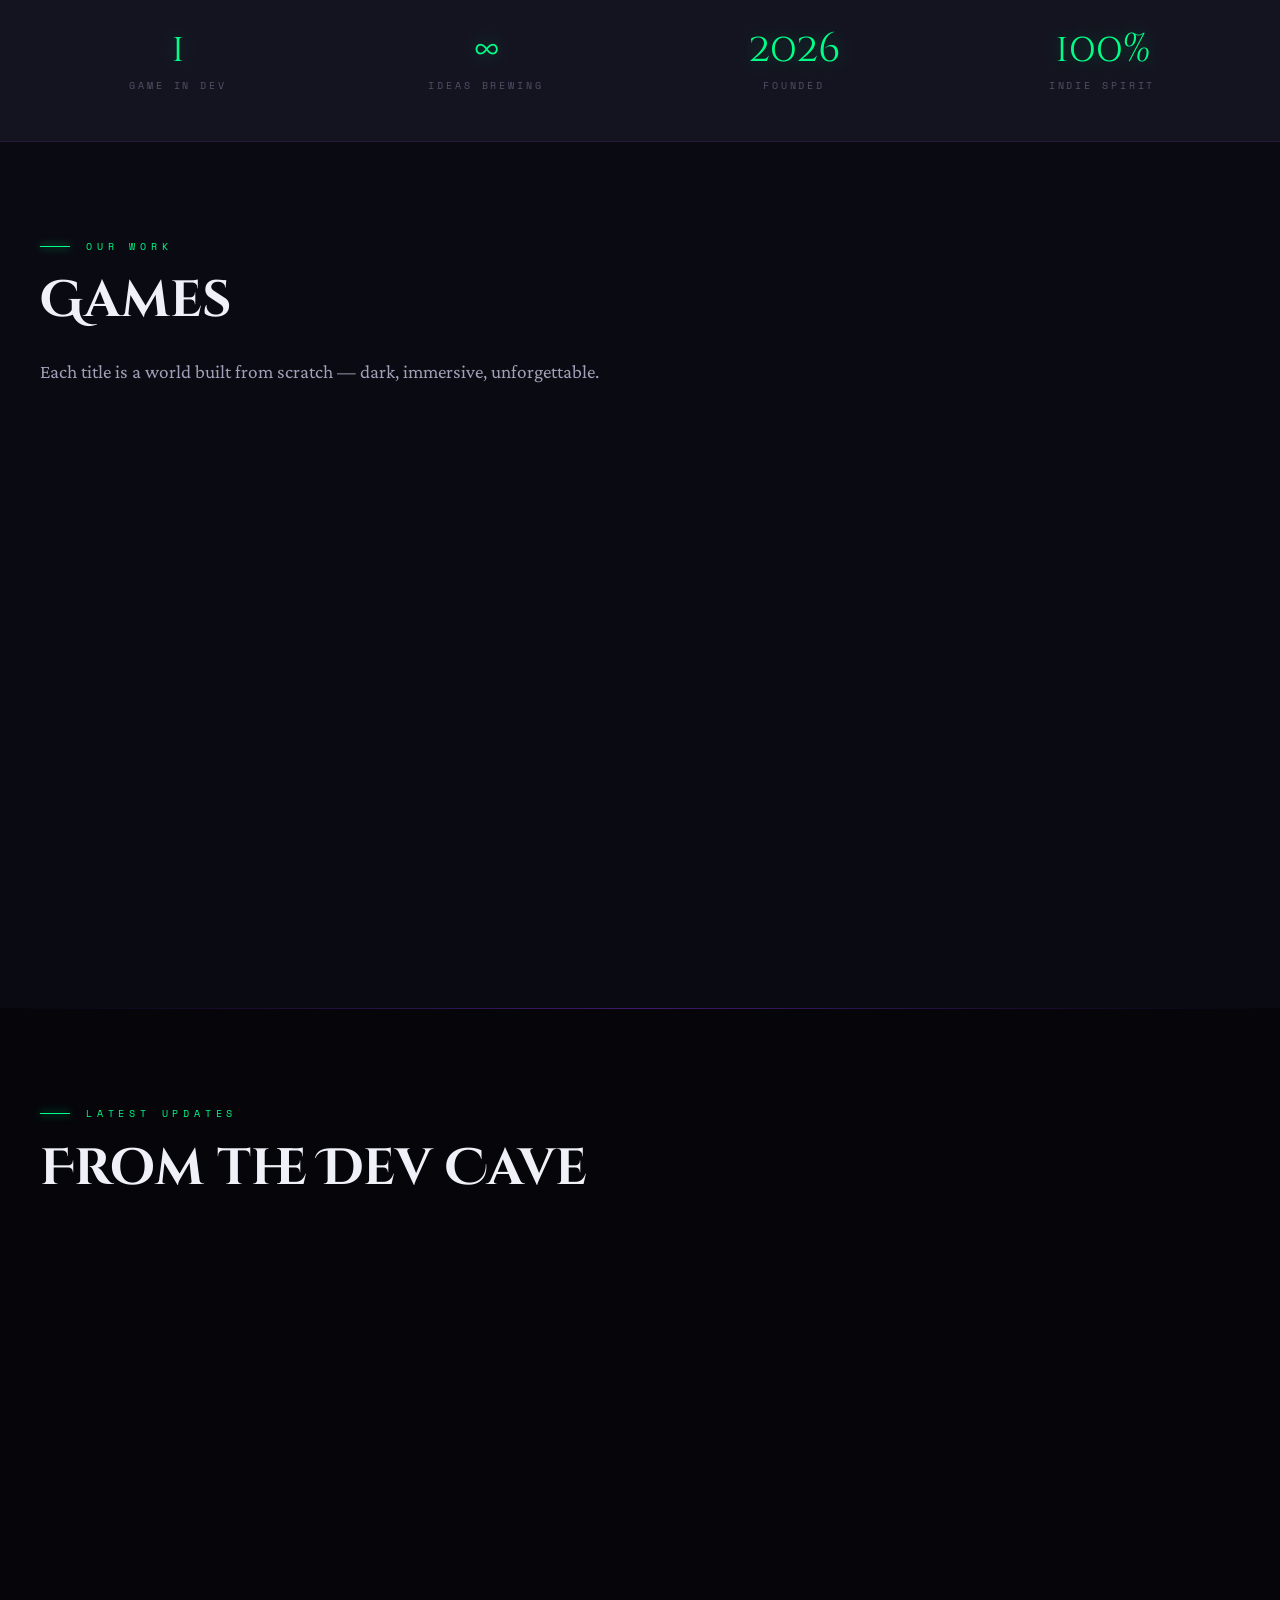
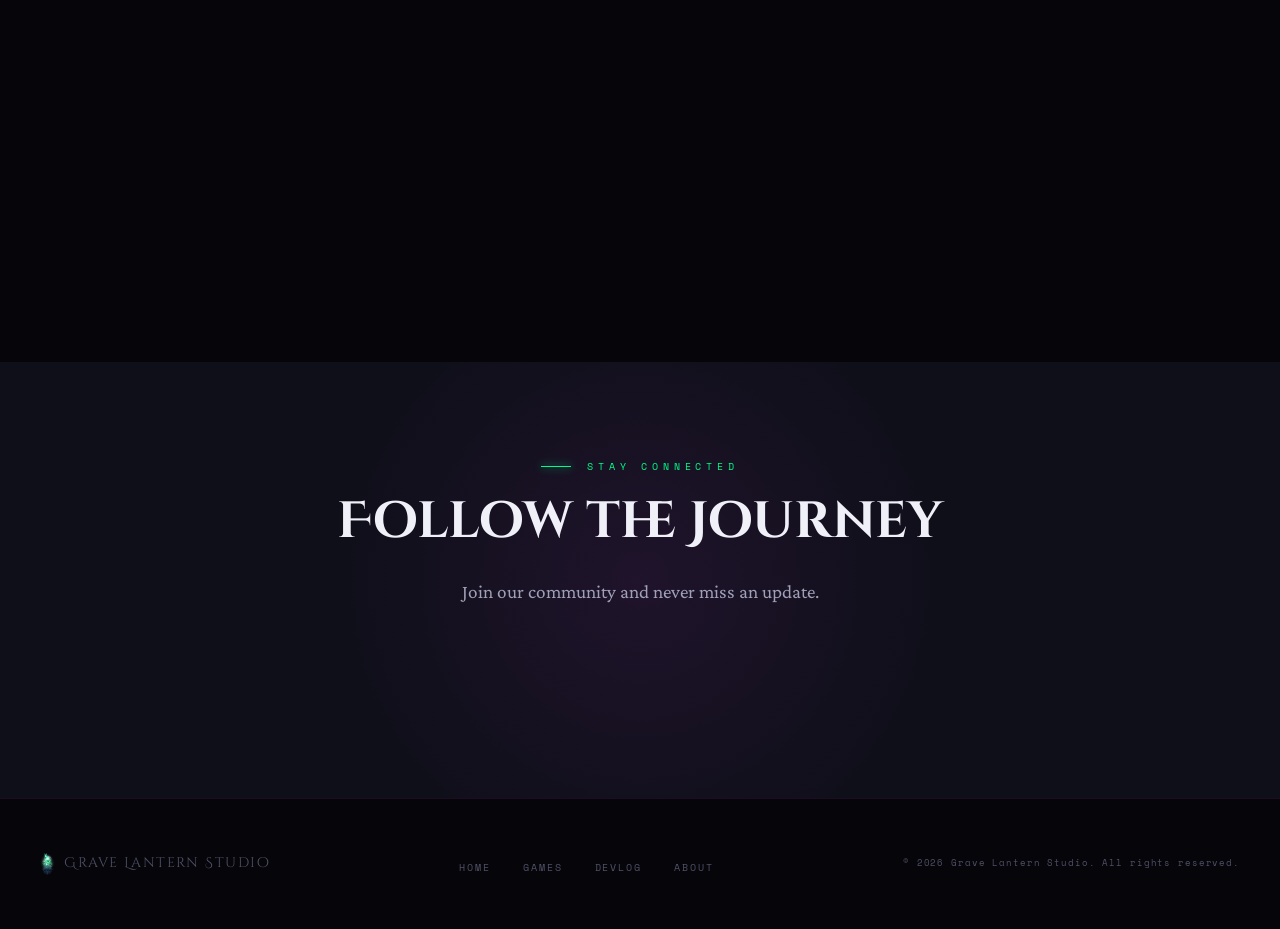
==== commit 7852aa7b: "New website look" ====
--- a/grave_lantern_studio/index.html
+++ b/grave_lantern_studio/index.html
@@ -5,14 +5,18 @@
   <meta name="viewport" content="width=device-width, initial-scale=1.0">
   <title>Grave Lantern Studio — Indie Game Developer</title>
   <meta name="description" content="Grave Lantern Studio — crafting atmospheric indie games that linger in the dark.">
-  <link rel="stylesheet" href="style.css">
+  <link rel="stylesheet" href="css/base.css">
+  <link rel="stylesheet" href="css/nav.css">
+  <link rel="stylesheet" href="css/hero.css">
+  <link rel="stylesheet" href="css/sections.css">
+  <link rel="stylesheet" href="css/components.css">
+  <link rel="stylesheet" href="css/animations.css">
 </head>
 <body>
 
-  <!-- NAVIGATION -->
   <nav>
     <a href="index.html" class="nav-logo">
-      <span class="lantern-icon">🕯️</span>
+      <img src="images/GraveLanternLogo.png" alt="Grave Lantern Studio">
       Grave Lantern Studio
     </a>
     <ul class="nav-links">
@@ -25,7 +29,10 @@
 
   <!-- HERO -->
   <section class="hero">
-    <div class="hero-bg"></div>
+    <img class="hero-bg-img" src="images/New bg.jpg" alt="Grave Lantern Studio">
+
+    <img class="hero-logo" src="images/LogoGraveLantern.png" alt="Grave Lantern Studio">
+
     <div class="hero-particles">
       <div class="particle"></div>
       <div class="particle"></div>
@@ -37,23 +44,49 @@
       <div class="particle"></div>
       <div class="particle"></div>
       <div class="particle"></div>
-    </div>
-    <div class="hero-content">
-      <p class="hero-eyebrow">Indie Game Studio — Est. 2024</p>
-      <h1 class="hero-title">
-        <span class="glow-word">Grave</span><br>
-        Lantern<br>
-        Studio
-      </h1>
-      <p class="hero-subtitle">Light in the Dark</p>
-      <p class="hero-desc">
-        We craft atmospheric indie games that linger long after you've set down the controller. 
-        Stories told through shadow, silence, and discovery.
-      </p>
-      <div class="hero-cta">
-        <a href="games.html" class="btn-primary">Our Games</a>
-        <a href="devlog.html" class="btn-secondary">Read Devlog</a>
-      </div>
+      <div class="particle"></div>
+      <div class="particle"></div>
+      <div class="particle"></div>
+      <div class="particle"></div>
+      <div class="particle"></div>
+      <div class="particle"></div>
+      <div class="particle"></div>
+      <div class="particle"></div>
+      <div class="particle"></div>
+      <div class="particle"></div>
+    </div>
+
+    <div class="lantern-fire">
+      <!-- Magic rings -->
+      <div class="magic-ring magic-ring-1"></div>
+      <div class="magic-ring magic-ring-2"></div>
+      <div class="magic-ring magic-ring-3"></div>
+      <!-- Swirling orbs -->
+      <div class="swirl-orb swirl-orb-1"></div>
+      <div class="swirl-orb swirl-orb-2"></div>
+      <div class="swirl-orb swirl-orb-3"></div>
+      <!-- Core glow -->
+      <div class="fire-glow"></div>
+      <!-- Sparkles -->
+      <div class="ember"></div>
+      <div class="ember"></div>
+      <div class="ember"></div>
+      <div class="ember"></div>
+      <div class="ember"></div>
+      <!-- Light cone downward -->
+      <div class="light-cone"></div>
+      <!-- Smoke wisps -->
+      <div class="smoke-container">
+        <div class="wisp wisp-1"></div>
+        <div class="wisp wisp-2"></div>
+        <div class="wisp wisp-3"></div>
+        <div class="wisp wisp-4"></div>
+      </div>
+    </div>
+
+    <div class="scroll-indicator">
+      <span>scroll</span>
+      <div class="scroll-arrow"></div>
     </div>
   </section>
 
@@ -63,21 +96,13 @@
   <section class="about-strip">
     <div class="about-strip-inner section-inner">
       <div class="about-image-wrapper reveal">
-        <img src="images/Kum 1 25.jpg" alt="Grave Lantern Studio" onerror="this.style.display='none'; this.nextElementSibling.style.display='flex';">
-        <div style="display:none; width:100%; height:400px; background:linear-gradient(135deg,#1a0a2e,#0a1628); align-items:center; justify-content:center; font-size:5rem;">🕯️</div>
+        <img src="images/GraveLanternWallpaper.jpg" alt="Grave Lantern Studio">
       </div>
       <div class="about-text reveal">
         <div class="section-label">Who We Are</div>
         <h2>Small Studio.<br>Big Dreams.</h2>
-        <p>
-          Grave Lantern Studio is an independent game development studio passionate about 
-          creating unique, atmospheric experiences. We believe the best games are the ones 
-          that stay with you — in the quiet moments, in the dark.
-        </p>
-        <p>
-          Our games are hand-crafted with care, built on the belief that atmosphere, 
-          storytelling, and player emotion matter more than spectacle.
-        </p>
+        <p>Grave Lantern Studio is an independent game development studio passionate about creating unique, atmospheric experiences. We believe the best games are the ones that stay with you — in the quiet moments, in the dark.</p>
+        <p>Our games are hand-crafted with care, built on the belief that atmosphere, storytelling, and player emotion matter more than spectacle.</p>
         <a href="about.html" class="btn-secondary">Meet the Team</a>
       </div>
     </div>
@@ -85,37 +110,22 @@
 
   <div class="divider"></div>
 
-  <!-- STATS BAR -->
+  <!-- STATS -->
   <div class="stats-bar">
     <div class="stats-inner">
-      <div class="stat-item reveal">
-        <span class="stat-number">1</span>
-        <span class="stat-label">Game in Dev</span>
-      </div>
-      <div class="stat-item reveal">
-        <span class="stat-number">∞</span>
-        <span class="stat-label">Ideas Brewing</span>
-      </div>
-      <div class="stat-item reveal">
-        <span class="stat-number">2024</span>
-        <span class="stat-label">Founded</span>
-      </div>
-      <div class="stat-item reveal">
-        <span class="stat-number">100%</span>
-        <span class="stat-label">Indie Spirit</span>
-      </div>
+      <div class="stat-item reveal"><span class="stat-number">1</span><span class="stat-label">Game in Dev</span></div>
+      <div class="stat-item reveal"><span class="stat-number">∞</span><span class="stat-label">Ideas Brewing</span></div>
+      <div class="stat-item reveal"><span class="stat-number">2026</span><span class="stat-label">Founded</span></div>
+      <div class="stat-item reveal"><span class="stat-number">100%</span><span class="stat-label">Indie Spirit</span></div>
     </div>
   </div>
 
-  <!-- GAMES SECTION -->
+  <!-- GAMES -->
   <section class="games-section">
     <div class="section-inner">
       <div class="section-label reveal">Our Work</div>
       <h2 class="section-title reveal">Games</h2>
-      <p class="section-desc reveal">
-        Each title is a world built from scratch — dark, immersive, unforgettable.
-      </p>
-
+      <p class="section-desc reveal">Each title is a world built from scratch — dark, immersive, unforgettable.</p>
       <div class="games-grid">
         <div class="game-card reveal">
           <div class="game-card-glow"></div>
@@ -123,47 +133,32 @@
           <div class="game-card-body">
             <p class="game-card-tag">In Development</p>
             <h3 class="game-card-title">Project Lantern</h3>
-            <p class="game-card-desc">
-              An atmospheric exploration game set in a world consumed by eternal night. 
-              Your lantern is the only light — use it wisely.
-            </p>
+            <p class="game-card-desc">An atmospheric exploration game set in a world consumed by eternal night. Your lantern is the only light — use it wisely.</p>
           </div>
           <div class="game-card-footer">
             <span class="game-status dev">In Development</span>
-            <a href="devlog.html" class="btn-secondary" style="padding: 0.4rem 1rem; font-size: 0.6rem;">Follow Progress</a>
-          </div>
-        </div>
-
+            <a href="devlog.html" class="btn-secondary" style="padding:0.4rem 1rem;font-size:0.6rem;">Follow Progress</a>
+          </div>
+        </div>
         <div class="game-card reveal">
           <div class="game-card-glow"></div>
           <div class="game-card-placeholder">🌑</div>
           <div class="game-card-body">
             <p class="game-card-tag">Concept Phase</p>
             <h3 class="game-card-title">Untitled Project II</h3>
-            <p class="game-card-desc">
-              Something new is stirring in the depths of the studio. 
-              Details shrouded in mystery — for now.
-            </p>
-          </div>
-          <div class="game-card-footer">
-            <span class="game-status coming-soon">Coming Eventually</span>
-          </div>
-        </div>
-
+            <p class="game-card-desc">Something new is stirring in the depths of the studio. Details shrouded in mystery — for now.</p>
+          </div>
+          <div class="game-card-footer"><span class="game-status coming-soon">Coming Eventually</span></div>
+        </div>
         <div class="game-card reveal">
           <div class="game-card-glow"></div>
           <div class="game-card-placeholder">💀</div>
           <div class="game-card-body">
             <p class="game-card-tag">The Future</p>
             <h3 class="game-card-title">More to Come</h3>
-            <p class="game-card-desc">
-              The lantern burns bright with ideas. Follow our devlog to be the first 
-              to know what comes next.
-            </p>
-          </div>
-          <div class="game-card-footer">
-            <span class="game-status coming-soon">Stay Tuned</span>
-          </div>
+            <p class="game-card-desc">The lantern burns bright with ideas. Follow our devlog to be the first to know what comes next.</p>
+          </div>
+          <div class="game-card-footer"><span class="game-status coming-soon">Stay Tuned</span></div>
         </div>
       </div>
     </div>
@@ -176,68 +171,50 @@
     <div class="section-inner">
       <div class="section-label reveal">Latest Updates</div>
       <h2 class="section-title reveal">From the Dev Cave</h2>
-      <p class="section-desc reveal">
-        Raw, honest development updates. The wins, the struggles, the discoveries.
-      </p>
-
+      <p class="section-desc reveal">Raw, honest development updates. The wins, the struggles, the discoveries.</p>
       <div class="devlog-grid reveal">
         <div class="devlog-featured">
           <div class="devlog-featured-image">🕯️</div>
           <div class="devlog-featured-body">
             <p class="devlog-meta">Latest Entry — March 2026</p>
             <h3 class="devlog-title">New Game is Officially in the Making!</h3>
-            <p class="devlog-excerpt">
-              We're incredibly excited to announce that Grave Lantern Studio has officially 
-              begun development on our next title. The whiteboards are full, the coffee is 
-              brewing, and the team is buzzing with creative energy...
-            </p>
+            <p class="devlog-excerpt">We're incredibly excited to announce that Grave Lantern Studio has officially begun development on our next title...</p>
             <a href="devlog.html" class="btn-secondary">Read More</a>
           </div>
         </div>
-
         <div class="devlog-list">
-          <a href="devlog.html" class="devlog-item">
-            <p class="devlog-item-date">March 2026</p>
-            <p class="devlog-item-title">Setting Up Our Development Pipeline</p>
-          </a>
-          <a href="devlog.html" class="devlog-item">
-            <p class="devlog-item-date">February 2026</p>
-            <p class="devlog-item-title">Choosing Our Tech Stack for the New Project</p>
-          </a>
-          <a href="devlog.html" class="devlog-item">
-            <p class="devlog-item-date">February 2026</p>
-            <p class="devlog-item-title">The Story Behind Grave Lantern Studio</p>
-          </a>
-          <a href="devlog.html" class="devlog-item">
-            <p class="devlog-item-date">January 2026</p>
-            <p class="devlog-item-title">Why We Chose Indie Over AAA</p>
-          </a>
-        </div>
-      </div>
-    </div>
-  </section>
-
-  <!-- CTA SECTION -->
+          <a href="devlog.html" class="devlog-item"><p class="devlog-item-date">March 2026</p><p class="devlog-item-title">Setting Up Our Development Pipeline</p></a>
+          <a href="devlog.html" class="devlog-item"><p class="devlog-item-date">February 2026</p><p class="devlog-item-title">Choosing Our Tech Stack</p></a>
+          <a href="devlog.html" class="devlog-item"><p class="devlog-item-date">February 2026</p><p class="devlog-item-title">The Story Behind Grave Lantern Studio</p></a>
+          <a href="devlog.html" class="devlog-item"><p class="devlog-item-date">January 2026</p><p class="devlog-item-title">Why We Chose Indie Over AAA</p></a>
+        </div>
+      </div>
+    </div>
+  </section>
+
+  <!-- CTA -->
   <section class="cta-section">
     <div class="section-inner">
       <div class="section-label reveal" style="justify-content:center;">Stay Connected</div>
       <h2 class="section-title reveal">Follow the Journey</h2>
-      <p class="reveal">
-        Join our community and never miss an update. We share development progress, 
-        behind-the-scenes moments, and the occasional game screenshot.
-      </p>
+      <p class="reveal">Join our community and never miss an update.</p>
       <div class="hero-cta reveal">
-        <a href="https://bsky.app/profile/pixelthehammer.bsky.social" class="btn-primary" target="_blank">Bluesky</a>
+        <a href="https://bsky.app/profile/pixelthehammer.bsky.social" class="btn-primary" target="_blank">Bluesky — Dejan</a>
+        <a href="https://bsky.app/profile/oomkin.bsky.social" class="btn-primary" target="_blank">Bluesky — Milica</a>
         <a href="https://mastodon.social/@PixelTheHammer" class="btn-secondary" target="_blank">Mastodon</a>
+        <a href="https://discord.gg/rfPKNT84" class="btn-secondary" target="_blank">Discord</a>
+        <a href="https://t.me/GraveLanternStudio" class="btn-secondary" target="_blank">Telegram</a>
         <a href="devlog.html" class="btn-secondary">Devlog</a>
       </div>
     </div>
   </section>
 
-  <!-- FOOTER -->
   <footer>
     <div class="footer-inner">
-      <div class="footer-logo">🕯️ Grave Lantern Studio</div>
+      <div class="footer-logo">
+        <img src="images/GraveLanternLogo.png" alt="">
+        Grave Lantern Studio
+      </div>
       <ul class="footer-links">
         <li><a href="index.html">Home</a></li>
         <li><a href="games.html">Games</a></li>
@@ -248,18 +225,8 @@
     </div>
   </footer>
 
-  <script>
-    // Scroll reveal
-    const reveals = document.querySelectorAll('.reveal');
-    const observer = new IntersectionObserver((entries) => {
-      entries.forEach((entry, i) => {
-        if (entry.isIntersecting) {
-          setTimeout(() => entry.target.classList.add('visible'), i * 100);
-        }
-      });
-    }, { threshold: 0.1 });
-    reveals.forEach(el => observer.observe(el));
-  </script>
-
+  <script src="js/reveal.js"></script>
+  <script src="js/particles.js"></script>
+  <script src="js/fire.js"></script>
 </body>
 </html>
--- a/grave_lantern_studio/css/base.css
+++ b/grave_lantern_studio/css/base.css
@@ -0,0 +1,53 @@
+@import url('https://fonts.googleapis.com/css2?family=Cinzel+Decorative:wght@400;700;900&family=Crimson+Pro:ital,wght@0,300;0,400;0,600;1,300;1,400&family=Space+Mono:ital,wght@0,400;0,700;1,400&display=swap');
+
+:root {
+  --bg-void: #05050a;
+  --bg-deep: #0a0a12;
+  --bg-surface: #0f0f1a;
+  --bg-elevated: #141420;
+  --purple-dark: #1a0a2e;
+  --purple-mid: #3d1a6e;
+  --purple-glow: #7b2d8b;
+  --blue-dark: #0a1628;
+  --green-glow: #00ff88;
+  --green-dark: #004d2a;
+  --text-bright: #f0f0f8;
+  --text-mid: #a0a0b8;
+  --text-dim: #505068;
+  --border-subtle: rgba(123, 45, 139, 0.2);
+}
+
+*, *::before, *::after { box-sizing: border-box; margin: 0; padding: 0; }
+html { scroll-behavior: smooth; }
+
+body {
+  background-color: var(--bg-void);
+  color: var(--text-mid);
+  font-family: 'Crimson Pro', Georgia, serif;
+  font-size: 20px;
+  line-height: 1.7;
+  overflow-x: hidden;
+}
+
+body::before {
+  content: '';
+  position: fixed;
+  inset: 0;
+  background-image: url("data:image/svg+xml,%3Csvg viewBox='0 0 256 256' xmlns='http://www.w3.org/2000/svg'%3E%3Cfilter id='noise'%3E%3CfeTurbulence type='fractalNoise' baseFrequency='0.9' numOctaves='4' stitchTiles='stitch'/%3E%3C/filter%3E%3Crect width='100%25' height='100%25' filter='url(%23noise)' opacity='0.04'/%3E%3C/svg%3E");
+  pointer-events: none;
+  z-index: 9999;
+  opacity: 0.4;
+}
+
+p { font-size: 1.2rem; }
+
+::-webkit-scrollbar { width: 10px; }
+::-webkit-scrollbar-track { background: var(--bg-void); }
+::-webkit-scrollbar-thumb { background: var(--purple-mid); border-radius: 3px; }
+::-webkit-scrollbar-thumb:hover { background: var(--purple-glow); }
+
+.divider {
+  width: 100%;
+  height: 1px;
+  background: linear-gradient(90deg, transparent, var(--purple-mid), transparent);
+}
--- a/grave_lantern_studio/css/nav.css
+++ b/grave_lantern_studio/css/nav.css
@@ -0,0 +1,68 @@
+nav {
+  position: fixed;
+  top: 0; left: 0; right: 0;
+  z-index: 1000;
+  padding: 1.2rem 3rem;
+  display: flex;
+  align-items: center;
+  justify-content: space-between;
+  background: linear-gradient(180deg, rgba(5,5,10,0.95) 0%, rgba(5,5,10,0) 100%);
+  backdrop-filter: blur(10px);
+  border-bottom: 1px solid var(--border-subtle);
+}
+
+.nav-logo {
+  font-family: 'Cinzel Decorative', serif;
+  font-size: 1rem;
+  font-weight: 700;
+  color: var(--text-bright);
+  text-decoration: none;
+  letter-spacing: 0.1em;
+  display: flex;
+  align-items: center;
+  gap: 0.8rem;
+}
+
+.nav-logo img {
+  height: 36px;
+  width: auto;
+  filter: brightness(4) drop-shadow(0 0 8px rgba(0,255,136,0.5));
+}
+
+.nav-links {
+  display: flex;
+  gap: 2.5rem;
+  list-style: none;
+}
+
+.nav-links a {
+  font-family: 'Space Mono', monospace;
+  font-size: 0.7rem;
+  letter-spacing: 0.2em;
+  text-transform: uppercase;
+  color: var(--text-dim);
+  text-decoration: none;
+  transition: color 0.3s ease;
+  position: relative;
+}
+
+.nav-links a::after {
+  content: '';
+  position: absolute;
+  bottom: -4px; left: 0;
+  width: 0; height: 1px;
+  background: var(--green-glow);
+  transition: width 0.3s ease;
+  box-shadow: 0 0 8px var(--green-glow);
+}
+
+.nav-links a:hover { color: var(--green-glow); }
+.nav-links a:hover::after { width: 100%; }
+
+@media (max-width: 768px) {
+  nav { padding: 1rem 1.5rem; }
+  .nav-links { gap: 1.5rem; }
+}
+@media (max-width: 480px) {
+  .nav-links { display: none; }
+}
--- a/grave_lantern_studio/css/hero.css
+++ b/grave_lantern_studio/css/hero.css
@@ -0,0 +1,293 @@
+/* ── Hero ── */
+.hero {
+  min-height: 100vh;
+  display: flex;
+  align-items: center;
+  justify-content: center;
+  position: relative;
+  overflow: hidden;
+  padding: 0;
+}
+
+.hero img.hero-bg-img {
+  position: absolute;
+  inset: 0;
+  width: 100%;
+  height: 100%;
+  object-fit: cover;
+  object-position: 20% 50%;
+  display: block;
+}
+
+/* ── Hero Logo Overlay ── */
+.hero-logo {
+  position: absolute;
+  left: 50%;
+  transform: translateX(-50%);
+  top: 7%; /* ← adjust this to move logo up or down */
+  width: clamp(320px, 50vw, 1100px);
+  z-index: 4;
+  pointer-events: none;
+  user-select: none;
+}
+
+/* ── Particles ── */
+.hero-particles {
+  position: absolute;
+  inset: 0;
+  overflow: hidden;
+  pointer-events: none;
+  z-index: 2;
+}
+
+.particle {
+  position: absolute;
+  width: 2px; height: 2px;
+  background: var(--green-glow);
+  border-radius: 50%;
+  box-shadow: 0 0 6px var(--green-glow);
+  animation: float-particle linear infinite;
+  opacity: 0;
+}
+
+.particle:nth-child(1)  { left: 5%;  animation-duration: 8s;  animation-delay: 0s;   top: 80%; }
+.particle:nth-child(2)  { left: 12%; animation-duration: 12s; animation-delay: 2s;   top: 90%; }
+.particle:nth-child(3)  { left: 20%; animation-duration: 9s;  animation-delay: 4s;   top: 85%; }
+.particle:nth-child(4)  { left: 28%; animation-duration: 11s; animation-delay: 1s;   top: 88%; }
+.particle:nth-child(5)  { left: 35%; animation-duration: 7s;  animation-delay: 3s;   top: 92%; }
+.particle:nth-child(6)  { left: 42%; animation-duration: 10s; animation-delay: 5s;   top: 78%; }
+.particle:nth-child(7)  { left: 50%; animation-duration: 13s; animation-delay: 6s;   top: 95%; }
+.particle:nth-child(8)  { left: 57%; animation-duration: 8s;  animation-delay: 7s;   top: 82%; }
+.particle:nth-child(9)  { left: 64%; animation-duration: 14s; animation-delay: 2s;   top: 87%; }
+.particle:nth-child(10) { left: 71%; animation-duration: 9s;  animation-delay: 4s;   top: 93%; }
+.particle:nth-child(11) { left: 78%; animation-duration: 11s; animation-delay: 0s;   top: 84%; }
+.particle:nth-child(12) { left: 85%; animation-duration: 7s;  animation-delay: 3s;   top: 89%; }
+.particle:nth-child(13) { left: 92%; animation-duration: 10s; animation-delay: 5s;   top: 91%; }
+.particle:nth-child(14) { left: 8%;  animation-duration: 12s; animation-delay: 1s;   top: 86%; }
+.particle:nth-child(15) { left: 22%; animation-duration: 8s;  animation-delay: 6s;   top: 94%; }
+.particle:nth-child(16) { left: 45%; animation-duration: 9s;  animation-delay: 2s;   top: 79%; }
+.particle:nth-child(17) { left: 60%; animation-duration: 15s; animation-delay: 4s;   top: 96%; }
+.particle:nth-child(18) { left: 73%; animation-duration: 11s; animation-delay: 7s;   top: 83%; }
+.particle:nth-child(19) { left: 88%; animation-duration: 8s;  animation-delay: 3s;   top: 90%; }
+.particle:nth-child(20) { left: 95%; animation-duration: 13s; animation-delay: 1s;   top: 87%; }
+
+/* ── Scroll Indicator ── */
+.scroll-indicator {
+  position: absolute;
+  bottom: 2rem; left: 50%;
+  transform: translateX(-50%);
+  display: flex;
+  flex-direction: column;
+  align-items: center;
+  gap: 0.5rem;
+  z-index: 3;
+  font-family: 'Space Mono', monospace;
+  font-size: 0.55rem;
+  letter-spacing: 0.3em;
+  color: rgba(255,255,255,0.4);
+  text-transform: uppercase;
+  pointer-events: none;
+}
+
+.scroll-arrow {
+  width: 1px; height: 40px;
+  background: linear-gradient(180deg, rgba(0,255,136,0.6), transparent);
+  animation: scroll-pulse 2s ease infinite;
+}
+
+/* ══════════════════════════════════════
+   LANTERN MAGICAL AURA EFFECT
+══════════════════════════════════════ */
+.lantern-fire {
+  position: absolute;
+  left: 50%;  /* adjust in fire.js */
+  top: 40%;   /* adjust in fire.js */
+  transform: translate(-50%, -50%);
+  width: 120px; height: 120px;
+  z-index: 3;
+  pointer-events: none;
+  animation: light-flicker 4s ease infinite; /* ← add this */
+}
+
+/* Hide unused flame elements */
+.flame-1, .flame-2, .flame-3, .flame-4 { display: none; }
+
+/* Pulsing core glow — sits over lantern glass */
+.fire-glow {
+  position: absolute;
+  top: 50%; left: 50%;
+  transform: translate(-50%, -50%);
+  width: 80px; height: 80px;
+  background: radial-gradient(circle,
+    rgba(0,255,136,0.5) 0%,
+    rgba(0,255,136,0.2) 40%,
+    transparent 70%);
+  border-radius: 50%;
+  filter: blur(8px);
+  animation: lantern-breathe 2.5s ease infinite;
+}
+
+/* Outer soft glow halo */
+.fire-glow::after {
+  content: '';
+  position: absolute;
+  top: 50%; left: 50%;
+  transform: translate(-50%, -50%);
+  width: 160px; height: 160px;
+  background: radial-gradient(circle,
+    rgba(0,255,136,0.12) 0%,
+    transparent 70%);
+  border-radius: 50%;
+  filter: blur(12px);
+  animation: lantern-breathe 2.5s ease infinite reverse;
+}
+
+/* Swirling magical orbs */
+.swirl-orb {
+  position: absolute;
+  top: 50%; left: 50%;
+  border-radius: 50%;
+  background: radial-gradient(circle, rgba(0,255,136,0.95) 0%, rgba(0,255,136,0) 70%);
+  filter: blur(1px);
+  box-shadow: 0 0 6px rgba(0,255,136,0.8);
+}
+.swirl-orb-1 { width: 7px; height: 7px; margin: -3.5px; animation: orbit-1 3s linear infinite; }
+.swirl-orb-2 { width: 5px; height: 5px; margin: -2.5px; animation: orbit-2 2s linear infinite; opacity: 0.8; }
+.swirl-orb-3 { width: 6px; height: 6px; margin: -3px;   animation: orbit-3 4s linear infinite; opacity: 0.6; }
+
+/* Flying magical sparkles */
+.ember {
+  position: absolute;
+  width: 3px; height: 3px;
+  background: #00ff88;
+  border-radius: 50%;
+  box-shadow: 0 0 6px #00ff88, 0 0 12px rgba(0,255,136,0.6);
+  animation: magic-sparkle linear infinite;
+  top: 50%; left: 50%;
+}
+.ember:nth-child(1) { animation-duration: 2s;   animation-delay: 0s;   width: 4px; height: 4px; }
+.ember:nth-child(2) { animation-duration: 2.8s; animation-delay: 0.5s; }
+.ember:nth-child(3) { animation-duration: 1.8s; animation-delay: 1s;   width: 2px; height: 2px; }
+.ember:nth-child(4) { animation-duration: 2.4s; animation-delay: 1.5s; }
+.ember:nth-child(5) { animation-duration: 3.2s; animation-delay: 0.3s; width: 4px; height: 4px; }
+
+/* Expanding magic rings from center */
+.magic-ring {
+  position: absolute;
+  top: 50%; left: 50%;
+  transform: translate(-50%, -50%) scale(0.3);
+  border-radius: 50%;
+  border: 1px solid rgba(0,255,136,0.5);
+  box-shadow: 0 0 10px rgba(0,255,136,0.3), inset 0 0 10px rgba(0,255,136,0.1);
+}
+.magic-ring-1 { width: 100px; height: 100px; animation: ring-expand-center 3s ease infinite; }
+.magic-ring-2 { width: 100px; height: 100px; animation: ring-expand-center 3s ease infinite 1s; }
+.magic-ring-3 { width: 100px; height: 100px; animation: ring-expand-center 3s ease infinite 2s; }
+
+/* ══════════════════════════════════════
+   ENHANCED LANTERN EFFECTS
+══════════════════════════════════════ */
+
+/* Light cone casting downward */
+.light-cone {
+  position: absolute;
+  top: 50%; left: 50%;
+  transform: translateX(-50%);
+  width: 0; height: 0;
+  border-left: 70px solid transparent;
+  border-right: 70px solid transparent;
+  border-top: 200px solid rgba(0,255,136,0.05);
+  filter: blur(15px);
+  animation: light-flicker 3s ease infinite;
+  pointer-events: none;
+  z-index: 2;
+}
+
+/* Smoke wisps rising */
+.smoke-container {
+  position: absolute;
+  top: 30%; left: 50%;
+  transform: translateX(-50%);
+  width: 60px; height: 80px;
+  pointer-events: none;
+  z-index: 4;
+}
+
+.wisp {
+  position: absolute;
+  bottom: 0;
+  border-radius: 50%;
+  background: radial-gradient(circle, rgba(0,255,136,0.12) 0%, transparent 70%);
+  filter: blur(5px);
+  animation: wisp-rise linear infinite;
+}
+.wisp-1 { width: 20px; height: 25px; left: 40%; animation-duration: 4s;   animation-delay: 0s; }
+.wisp-2 { width: 15px; height: 20px; left: 55%; animation-duration: 5s;   animation-delay: 1.5s; }
+.wisp-3 { width: 18px; height: 22px; left: 45%; animation-duration: 3.5s; animation-delay: 0.8s; }
+.wisp-4 { width: 12px; height: 16px; left: 60%; animation-duration: 4.5s; animation-delay: 2.2s; }
+
+/* Creature eye glow */
+.creature-eyes {
+  position: absolute;
+  pointer-events: none;
+  z-index: 4;
+}
+
+.eye {
+  position: absolute;
+  width: 8px; height: 5px;
+  background: radial-gradient(ellipse, rgba(0,255,136,0.95) 0%, rgba(0,255,136,0.4) 60%, transparent 100%);
+  border-radius: 50%;
+  box-shadow: 0 0 8px rgba(0,255,136,0.9), 0 0 20px rgba(0,255,136,0.4);
+  animation: eye-blink 5s ease infinite;
+}
+.eye-left  { left: 0;    top: 0; animation-delay: 0s; }
+.eye-right { left: 16px; top: 0; animation-delay: 0.1s; }
+
+/* Chain shimmer */
+.chain-shimmer {
+  position: absolute;
+  width: 3px;
+  background: linear-gradient(180deg,
+    transparent 0%,
+    rgba(0,255,136,0.5) 40%,
+    rgba(0,255,136,0.9) 50%,
+    rgba(0,255,136,0.5) 60%,
+    transparent 100%);
+  border-radius: 2px;
+  filter: blur(1px);
+  animation: chain-pulse linear infinite;
+  pointer-events: none;
+  z-index: 4;
+  opacity: 0;
+}
+.chain-left  { height: 80px; animation-duration: 2.5s; animation-delay: 0s; }
+.chain-right { height: 80px; animation-duration: 2.5s; animation-delay: 1.2s; }
+
+/* ── Page Header (inner pages) ── */
+.page-header {
+  min-height: 40vh;
+  display: flex;
+  align-items: flex-end;
+  padding: 8rem 2rem 4rem;
+  position: relative;
+  overflow: hidden;
+  background:
+    radial-gradient(ellipse 80% 60% at 50% 0%, rgba(123,45,139,0.2) 0%, transparent 70%),
+    var(--bg-void);
+  border-bottom: 1px solid var(--border-subtle);
+}
+
+.page-header-inner {
+  max-width: 1200px;
+  margin: 0 auto;
+  width: 100%;
+}
+
+.page-header-title {
+  font-family: 'Cinzel Decorative', serif;
+  font-size: clamp(2rem, 6vw, 5rem);
+  font-weight: 900;
+  color: var(--text-bright);
+  line-height: 1.1;
+}
--- a/grave_lantern_studio/css/sections.css
+++ b/grave_lantern_studio/css/sections.css
@@ -0,0 +1,77 @@
+section { padding: 6rem 2rem; position: relative; }
+.section-inner { max-width: 1200px; margin: 0 auto; }
+
+/* ── About Strip ── */
+.about-strip { background: var(--bg-surface); border-top: 1px solid var(--border-subtle); border-bottom: 1px solid var(--border-subtle); }
+.about-strip-inner { max-width: 1200px; margin: 0 auto; display: grid; grid-template-columns: 1fr 1fr; gap: 4rem; align-items: center; }
+
+.about-image-wrapper { position: relative; }
+.about-image-wrapper img { width: 100%; height: 400px; object-fit: cover; display: block; filter: saturate(0.6) contrast(1.1); transition: filter 0.5s ease; }
+.about-image-wrapper:hover img { filter: saturate(0.9) contrast(1.1); }
+.about-image-wrapper::before { content: ''; position: absolute; inset: -2px; background: linear-gradient(135deg, var(--purple-glow), transparent, var(--green-dark)); z-index: -1; }
+.about-image-wrapper::after { content: ''; position: absolute; inset: 0; background: linear-gradient(180deg, transparent 50%, rgba(5,5,10,0.8) 100%); pointer-events: none; }
+
+.about-text h2 { font-family: 'Cinzel Decorative', serif; font-size: clamp(1.5rem, 3vw, 2.5rem); color: var(--text-bright); margin-bottom: 1.5rem; }
+.about-text p { color: var(--text-mid); margin-bottom: 1.5rem; font-size: 1.2rem; }
+
+/* ── Stats Bar ── */
+.stats-bar { background: var(--bg-elevated); border-top: 1px solid var(--border-subtle); border-bottom: 1px solid var(--border-subtle); padding: 3rem 2rem; }
+.stats-inner { max-width: 1200px; margin: 0 auto; display: grid; grid-template-columns: repeat(4, 1fr); gap: 2rem; text-align: center; }
+.stat-item { display: flex; flex-direction: column; align-items: center; gap: 0.5rem; }
+.stat-number { font-family: 'Cinzel Decorative', serif; font-size: 2.5rem; color: var(--green-glow); text-shadow: 0 0 20px rgba(0,255,136,0.3); line-height: 1; }
+.stat-label { font-family: 'Space Mono', monospace; font-size: 0.6rem; letter-spacing: 0.3em; text-transform: uppercase; color: var(--text-dim); }
+
+/* ── Games Section ── */
+.games-section { background: var(--bg-deep); }
+
+/* ── Devlog Section ── */
+.devlog-section { background: var(--bg-void); }
+.devlog-grid { display: grid; grid-template-columns: 2fr 1fr; gap: 2rem; margin-top: 3rem; }
+.devlog-featured { background: var(--bg-surface); border: 1px solid var(--border-subtle); overflow: hidden; transition: border-color 0.3s ease; }
+.devlog-featured:hover { border-color: rgba(0,255,136,0.3); }
+.devlog-featured-image { width: 100%; height: 280px; background: linear-gradient(135deg, var(--purple-dark) 0%, var(--blue-dark) 50%, var(--green-dark) 100%); display: flex; align-items: center; justify-content: center; font-size: 4rem; position: relative; overflow: hidden; }
+.devlog-featured-image::after { content: ''; position: absolute; inset: 0; background: linear-gradient(180deg, transparent 60%, var(--bg-surface) 100%); }
+.devlog-featured-body { padding: 2rem; }
+.devlog-meta { font-family: 'Space Mono', monospace; font-size: 0.6rem; letter-spacing: 0.3em; text-transform: uppercase; color: var(--green-glow); margin-bottom: 0.8rem; }
+.devlog-title { font-family: 'Cinzel Decorative', serif; font-size: 1.4rem; color: var(--text-bright); margin-bottom: 1rem; line-height: 1.3; }
+.devlog-excerpt { color: var(--text-mid); font-size: 1.2rem; margin-bottom: 1.5rem; }
+
+.devlog-list { display: flex; flex-direction: column; gap: 1rem; }
+.devlog-item { background: var(--bg-surface); border: 1px solid var(--border-subtle); padding: 1.2rem; transition: all 0.3s ease; cursor: pointer; text-decoration: none; display: block; }
+.devlog-item:hover { border-color: rgba(0,255,136,0.2); background: var(--bg-elevated); transform: translateX(4px); }
+.devlog-item-date { font-family: 'Space Mono', monospace; font-size: 0.55rem; letter-spacing: 0.3em; color: var(--text-dim); margin-bottom: 0.4rem; }
+.devlog-item-title { font-family: 'Crimson Pro', serif; font-size: 1.2rem; color: var(--text-mid); line-height: 1.4; transition: color 0.3s ease; }
+.devlog-item:hover .devlog-item-title { color: var(--text-bright); }
+
+/* ── Devlog Full Page ── */
+.devlog-full-grid { display: grid; grid-template-columns: 2fr 1fr; gap: 3rem; margin-top: 3rem; }
+.devlog-posts { display: flex; flex-direction: column; gap: 2rem; }
+
+/* ── CTA ── */
+.cta-section { background: var(--bg-surface); text-align: center; position: relative; overflow: hidden; }
+.cta-section::before { content: ''; position: absolute; top: 50%; left: 50%; transform: translate(-50%, -50%); width: 600px; height: 600px; background: radial-gradient(circle, rgba(123,45,139,0.15) 0%, transparent 70%); pointer-events: none; }
+.cta-section p { color: var(--text-mid); max-width: 500px; margin: 0 auto 2.5rem; }
+.hero-cta { display: flex; gap: 1.5rem; justify-content: center; flex-wrap: wrap; }
+
+/* ── Footer ── */
+footer { background: var(--bg-void); border-top: 1px solid var(--border-subtle); padding: 3rem 2rem; }
+.footer-inner { max-width: 1200px; margin: 0 auto; display: flex; align-items: center; justify-content: space-between; flex-wrap: wrap; gap: 1.5rem; }
+.footer-logo { font-family: 'Cinzel Decorative', serif; font-size: 0.9rem; color: var(--text-dim); letter-spacing: 0.1em; display: flex; align-items: center; gap: 0.6rem; }
+.footer-logo img { height: 24px; width: auto; filter: brightness(2); }
+.footer-links { display: flex; gap: 2rem; list-style: none; }
+.footer-links a { font-family: 'Space Mono', monospace; font-size: 0.6rem; letter-spacing: 0.2em; text-transform: uppercase; color: var(--text-dim); text-decoration: none; transition: color 0.3s ease; }
+.footer-links a:hover { color: var(--green-glow); }
+.footer-copy { font-family: 'Space Mono', monospace; font-size: 0.55rem; color: var(--text-dim); letter-spacing: 0.1em; }
+
+/* ── Responsive ── */
+@media (max-width: 768px) {
+  .about-strip-inner { grid-template-columns: 1fr; }
+  .devlog-grid { grid-template-columns: 1fr; }
+  .stats-inner { grid-template-columns: repeat(2, 1fr); }
+  .footer-inner { flex-direction: column; text-align: center; }
+  .devlog-full-grid { grid-template-columns: 1fr; }
+}
+@media (max-width: 480px) {
+  .hero-cta { flex-direction: column; align-items: center; }
+  .stats-inner { grid-template-columns: repeat(2, 1fr); }
+}
--- a/grave_lantern_studio/css/components.css
+++ b/grave_lantern_studio/css/components.css
@@ -0,0 +1,231 @@
+/* ── Buttons ── */
+.btn-primary {
+  font-family: 'Space Mono', monospace;
+  font-size: 0.7rem;
+  letter-spacing: 0.2em;
+  text-transform: uppercase;
+  color: var(--bg-void);
+  background: var(--green-glow);
+  padding: 1rem 2.5rem;
+  border: none;
+  text-decoration: none;
+  display: inline-block;
+  transition: all 0.3s ease;
+  clip-path: polygon(8px 0%, 100% 0%, calc(100% - 8px) 100%, 0% 100%);
+  cursor: pointer;
+}
+.btn-primary:hover {
+  background: var(--text-bright);
+  box-shadow: 0 0 30px rgba(0,255,136,0.4);
+  transform: translateY(-2px);
+}
+
+.btn-secondary {
+  font-family: 'Space Mono', monospace;
+  font-size: 0.7rem;
+  letter-spacing: 0.2em;
+  text-transform: uppercase;
+  color: var(--green-glow);
+  background: transparent;
+  padding: 1rem 2.5rem;
+  border: 1px solid rgba(0,255,136,0.4);
+  text-decoration: none;
+  display: inline-block;
+  transition: all 0.3s ease;
+  clip-path: polygon(8px 0%, 100% 0%, calc(100% - 8px) 100%, 0% 100%);
+  cursor: pointer;
+}
+.btn-secondary:hover {
+  background: rgba(0,255,136,0.1);
+  border-color: var(--green-glow);
+  box-shadow: 0 0 20px rgba(0,255,136,0.2);
+  transform: translateY(-2px);
+}
+
+/* ── Section Labels ── */
+.section-label {
+  font-family: 'Space Mono', monospace;
+  font-size: 0.6rem;
+  letter-spacing: 0.5em;
+  text-transform: uppercase;
+  color: var(--green-glow);
+  margin-bottom: 1rem;
+  display: flex;
+  align-items: center;
+  gap: 1rem;
+}
+.section-label::before {
+  content: '';
+  display: block;
+  width: 30px; height: 1px;
+  background: var(--green-glow);
+  box-shadow: 0 0 8px var(--green-glow);
+}
+
+.section-title {
+  font-family: 'Cinzel Decorative', serif;
+  font-size: clamp(1.8rem, 4vw, 3.5rem);
+  font-weight: 700;
+  color: var(--text-bright);
+  line-height: 1.2;
+  margin-bottom: 1.5rem;
+}
+
+.section-desc {
+  font-size: 1.2rem;
+  color: var(--text-mid);
+  max-width: 600px;
+  margin-bottom: 3rem;
+}
+
+/* ── Game Cards ── */
+.games-grid {
+  display: grid;
+  grid-template-columns: repeat(auto-fill, minmax(320px, 1fr));
+  gap: 2rem;
+  margin-top: 3rem;
+}
+
+.game-card {
+  background: var(--bg-elevated);
+  border: 1px solid var(--border-subtle);
+  position: relative;
+  overflow: hidden;
+  transition: transform 0.4s ease, border-color 0.4s ease;
+  cursor: pointer;
+}
+.game-card:hover { transform: translateY(-6px); border-color: rgba(0,255,136,0.3); }
+.game-card:hover .game-card-glow { opacity: 1; }
+
+.game-card-glow {
+  position: absolute; inset: 0;
+  background: radial-gradient(ellipse at 50% 0%, rgba(0,255,136,0.08) 0%, transparent 70%);
+  opacity: 0;
+  transition: opacity 0.4s ease;
+  pointer-events: none;
+}
+
+.game-card-placeholder {
+  width: 100%; height: 200px;
+  background: linear-gradient(135deg, var(--purple-dark), var(--blue-dark));
+  display: flex; align-items: center; justify-content: center;
+  font-size: 3rem;
+}
+
+.game-card-body { padding: 1.5rem; }
+.game-card-tag {
+  font-family: 'Space Mono', monospace;
+  font-size: 0.6rem; letter-spacing: 0.3em; text-transform: uppercase;
+  color: var(--green-glow); margin-bottom: 0.5rem;
+}
+.game-card-title {
+  font-family: 'Cinzel Decorative', serif;
+  font-size: 1.2rem; color: var(--text-bright); margin-bottom: 0.8rem;
+}
+.game-card-desc { font-size: 1.2rem; color: var(--text-dim); line-height: 1.6; }
+
+.game-card-footer {
+  padding: 1rem 1.5rem;
+  border-top: 1px solid var(--border-subtle);
+  display: flex; justify-content: space-between; align-items: center;
+}
+
+.game-status {
+  font-family: 'Space Mono', monospace;
+  font-size: 0.6rem; letter-spacing: 0.2em; text-transform: uppercase;
+  padding: 0.3rem 0.8rem; border: 1px solid;
+}
+.game-status.dev { color: var(--purple-glow); border-color: rgba(123,45,139,0.4); background: rgba(123,45,139,0.1); }
+.game-status.coming-soon { color: var(--text-dim); border-color: var(--border-subtle); }
+
+/* ── Team Cards ── */
+.team-grid {
+  display: grid;
+  grid-template-columns: repeat(auto-fill, minmax(280px, 1fr));
+  gap: 2rem; margin-top: 3rem;
+}
+
+.team-card {
+  background: var(--bg-elevated);
+  border: 1px solid var(--border-subtle);
+  padding: 2rem; text-align: center;
+  transition: all 0.3s ease;
+}
+.team-card:hover { border-color: rgba(0,255,136,0.3); transform: translateY(-4px); }
+
+.team-avatar {
+  width: 80px; height: 80px; border-radius: 50%;
+  background: linear-gradient(135deg, var(--purple-mid), var(--green-dark));
+  display: flex; align-items: center; justify-content: center;
+  font-size: 2rem; margin: 0 auto 1.5rem;
+  border: 2px solid var(--border-subtle);
+}
+.team-name { font-family: 'Cinzel Decorative', serif; font-size: 1rem; color: var(--text-bright); margin-bottom: 0.3rem; }
+.team-role { font-family: 'Space Mono', monospace; font-size: 0.6rem; letter-spacing: 0.2em; color: var(--green-glow); text-transform: uppercase; margin-bottom: 1rem; }
+.team-bio { font-size: 1.2rem; color: var(--text-dim); line-height: 1.6; }
+
+/* ── Value Cards ── */
+.values-grid {
+  display: grid;
+  grid-template-columns: repeat(auto-fill, minmax(250px, 1fr));
+  gap: 1.5rem; margin-top: 3rem;
+}
+
+.value-card {
+  padding: 2rem;
+  border: 1px solid var(--border-subtle);
+  background: var(--bg-surface);
+  position: relative; overflow: hidden;
+}
+.value-card::before {
+  content: '';
+  position: absolute; top: 0; left: 0;
+  width: 3px; height: 100%;
+  background: var(--green-glow);
+  box-shadow: 0 0 10px var(--green-glow);
+}
+.value-icon { font-size: 2rem; margin-bottom: 1rem; }
+.value-title { font-family: 'Cinzel Decorative', serif; font-size: 1rem; color: var(--text-bright); margin-bottom: 0.8rem; }
+.value-desc { font-size: 1.2rem; color: var(--text-dim); line-height: 1.6; }
+
+/* ── Tags ── */
+.tag-cloud { display: flex; flex-wrap: wrap; gap: 0.5rem; }
+.tag {
+  font-family: 'Space Mono', monospace;
+  font-size: 0.55rem; letter-spacing: 0.1em;
+  padding: 0.3rem 0.7rem;
+  border: 1px solid var(--border-subtle);
+  color: var(--text-dim); cursor: pointer;
+  transition: all 0.2s ease; text-transform: uppercase;
+}
+.tag:hover { border-color: var(--green-glow); color: var(--green-glow); }
+
+/* ── Devlog Cards ── */
+.devlog-post-card {
+  background: var(--bg-surface);
+  border: 1px solid var(--border-subtle);
+  overflow: hidden; transition: all 0.3s ease; cursor: pointer;
+}
+.devlog-post-card:hover { border-color: rgba(0,255,136,0.3); transform: translateY(-3px); }
+
+.devlog-post-header { padding: 1.5rem 2rem 0; display: flex; gap: 1rem; align-items: center; }
+.devlog-post-tag {
+  font-family: 'Space Mono', monospace; font-size: 0.55rem;
+  letter-spacing: 0.2em; text-transform: uppercase;
+  padding: 0.3rem 0.7rem;
+  background: rgba(123,45,139,0.2); border: 1px solid rgba(123,45,139,0.4);
+  color: var(--purple-glow);
+}
+.devlog-post-date { font-family: 'Space Mono', monospace; font-size: 0.55rem; letter-spacing: 0.2em; color: var(--text-dim); }
+.devlog-post-body { padding: 1rem 2rem 2rem; }
+.devlog-post-title { font-family: 'Cinzel Decorative', serif; font-size: 1.3rem; color: var(--text-bright); margin-bottom: 0.8rem; line-height: 1.3; }
+.devlog-post-excerpt { color: var(--text-mid); font-size: 1.2rem; margin-bottom: 1.5rem; }
+
+/* ── Sidebar ── */
+.devlog-sidebar { display: flex; flex-direction: column; gap: 2rem; }
+.sidebar-widget { background: var(--bg-surface); border: 1px solid var(--border-subtle); padding: 1.5rem; }
+.sidebar-widget-title {
+  font-family: 'Cinzel Decorative', serif; font-size: 0.9rem;
+  color: var(--text-bright); margin-bottom: 1.2rem;
+  padding-bottom: 0.8rem; border-bottom: 1px solid var(--border-subtle);
+}
--- a/grave_lantern_studio/css/animations.css
+++ b/grave_lantern_studio/css/animations.css
@@ -0,0 +1,123 @@
+/* ── Reveal ── */
+.reveal {
+  opacity: 0;
+  transform: translateY(30px);
+  transition: opacity 0.8s ease, transform 0.8s ease;
+}
+.reveal.visible {
+  opacity: 1;
+  transform: translateY(0);
+}
+
+/* ── Keyframes ── */
+@keyframes float-particle {
+  0%   { transform: translateY(0) translateX(0); opacity: 0; }
+  10%  { opacity: 0.8; }
+  90%  { opacity: 0.3; }
+  100% { transform: translateY(-100vh) translateX(30px); opacity: 0; }
+}
+
+@keyframes scroll-pulse {
+  0%, 100% { transform: scaleY(1); opacity: 1; }
+  50%      { transform: scaleY(0.6); opacity: 0.4; }
+}
+
+@keyframes flicker {
+  0%, 90%, 100% { opacity: 1; }
+  92% { opacity: 0.7; }
+  94% { opacity: 1; }
+  96% { opacity: 0.5; }
+  98% { opacity: 1; }
+}
+
+@keyframes fade-up {
+  from { opacity: 0; transform: translateY(20px); }
+  to   { opacity: 1; transform: translateY(0); }
+}
+
+@keyframes swirl-flame {
+  0%   { transform: translateX(-50%) scaleX(1) scaleY(1) rotate(-4deg); filter: blur(1px) hue-rotate(0deg); }
+  25%  { transform: translateX(-48%) scaleX(0.85) scaleY(1.1) rotate(3deg); filter: blur(2px) hue-rotate(20deg); }
+  50%  { transform: translateX(-52%) scaleX(1.1) scaleY(0.92) rotate(-2deg); filter: blur(1px) hue-rotate(-20deg); }
+  75%  { transform: translateX(-49%) scaleX(0.9) scaleY(1.08) rotate(4deg); filter: blur(2px) hue-rotate(10deg); }
+  100% { transform: translateX(-51%) scaleX(1.05) scaleY(1) rotate(-3deg); filter: blur(1px) hue-rotate(0deg); }
+}
+
+@keyframes glow-pulse {
+  0%   { opacity: 0.5; transform: translateX(-50%) scale(0.9); }
+  100% { opacity: 1;   transform: translateX(-50%) scale(1.3); }
+}
+
+@keyframes magic-sparkle {
+  0%   { transform: translateY(0) translateX(0); opacity: 1; }
+  50%  { opacity: 0.6; }
+  100% { transform: translateY(-80px) translateX(20px); opacity: 0; }
+}
+
+@keyframes orbit-1 {
+  0%   { transform: rotate(0deg)   translateX(25px) rotate(0deg); }
+  100% { transform: rotate(360deg) translateX(25px) rotate(-360deg); }
+}
+@keyframes orbit-2 {
+  0%   { transform: rotate(120deg) translateX(20px) rotate(-120deg); }
+  100% { transform: rotate(480deg) translateX(20px) rotate(-480deg); }
+}
+@keyframes orbit-3 {
+  0%   { transform: rotate(240deg) translateX(30px) rotate(-240deg); }
+  100% { transform: rotate(600deg) translateX(30px) rotate(-600deg); }
+}
+
+@keyframes ring-expand {
+  0%   { transform: translateX(-50%) scale(0.5); opacity: 0.8; }
+  100% { transform: translateX(-50%) scale(3);   opacity: 0; }
+}
+
+@keyframes lantern-breathe {
+  0%, 85%, 88%, 91%, 100% { opacity: 0.6; transform: translate(-50%, -50%) scale(0.9); }
+  50%  { opacity: 1; transform: translate(-50%, -50%) scale(1.2); }
+  86%  { opacity: 0.2; transform: translate(-50%, -50%) scale(0.8); }
+  89%  { opacity: 0.9; transform: translate(-50%, -50%) scale(1.1); }
+  90%  { opacity: 0.3; transform: translate(-50%, -50%) scale(0.85); }
+}
+
+@keyframes ring-expand-center {
+  0%   { transform: translate(-50%, -50%) scale(0.3); opacity: 0.8; }
+  100% { transform: translate(-50%, -50%) scale(2.2); opacity: 0; }
+}
+
+@keyframes magic-sparkle {
+  0%   { transform: translateY(0) translateX(0); opacity: 1; }
+  50%  { opacity: 0.6; }
+  100% { transform: translateY(-70px) translateX(20px); opacity: 0; }
+}
+
+@keyframes light-flicker {
+  0%, 89%, 91%, 93%, 100% { opacity: 1; }
+  90%  { opacity: 0.4; }
+  92%  { opacity: 0.8; }
+  94%  { opacity: 0.3; }
+}
+
+@keyframes wisp-rise {
+  0%   { transform: translateY(0) translateX(0) scale(1); opacity: 0; }
+  10%  { opacity: 0.8; }
+  50%  { transform: translateY(-40px) translateX(10px) scale(1.3); opacity: 0.4; }
+  100% { transform: translateY(-80px) translateX(-5px) scale(0.5); opacity: 0; }
+}
+
+@keyframes eye-blink {
+  0%, 92%, 96%, 100% { transform: scaleY(1); opacity: 1; }
+  94% { transform: scaleY(0.1); opacity: 0.3; }
+}
+
+@keyframes chain-pulse {
+  0%   { transform: translateY(-100%); opacity: 0; }
+  20%  { opacity: 1; }
+  80%  { opacity: 1; }
+  100% { transform: translateY(200%); opacity: 0; }
+}
+
+@keyframes pulse-glow {
+  0%, 100% { box-shadow: 0 0 20px rgba(0,255,136,0.2); }
+  50%      { box-shadow: 0 0 40px rgba(0,255,136,0.4); }
+}
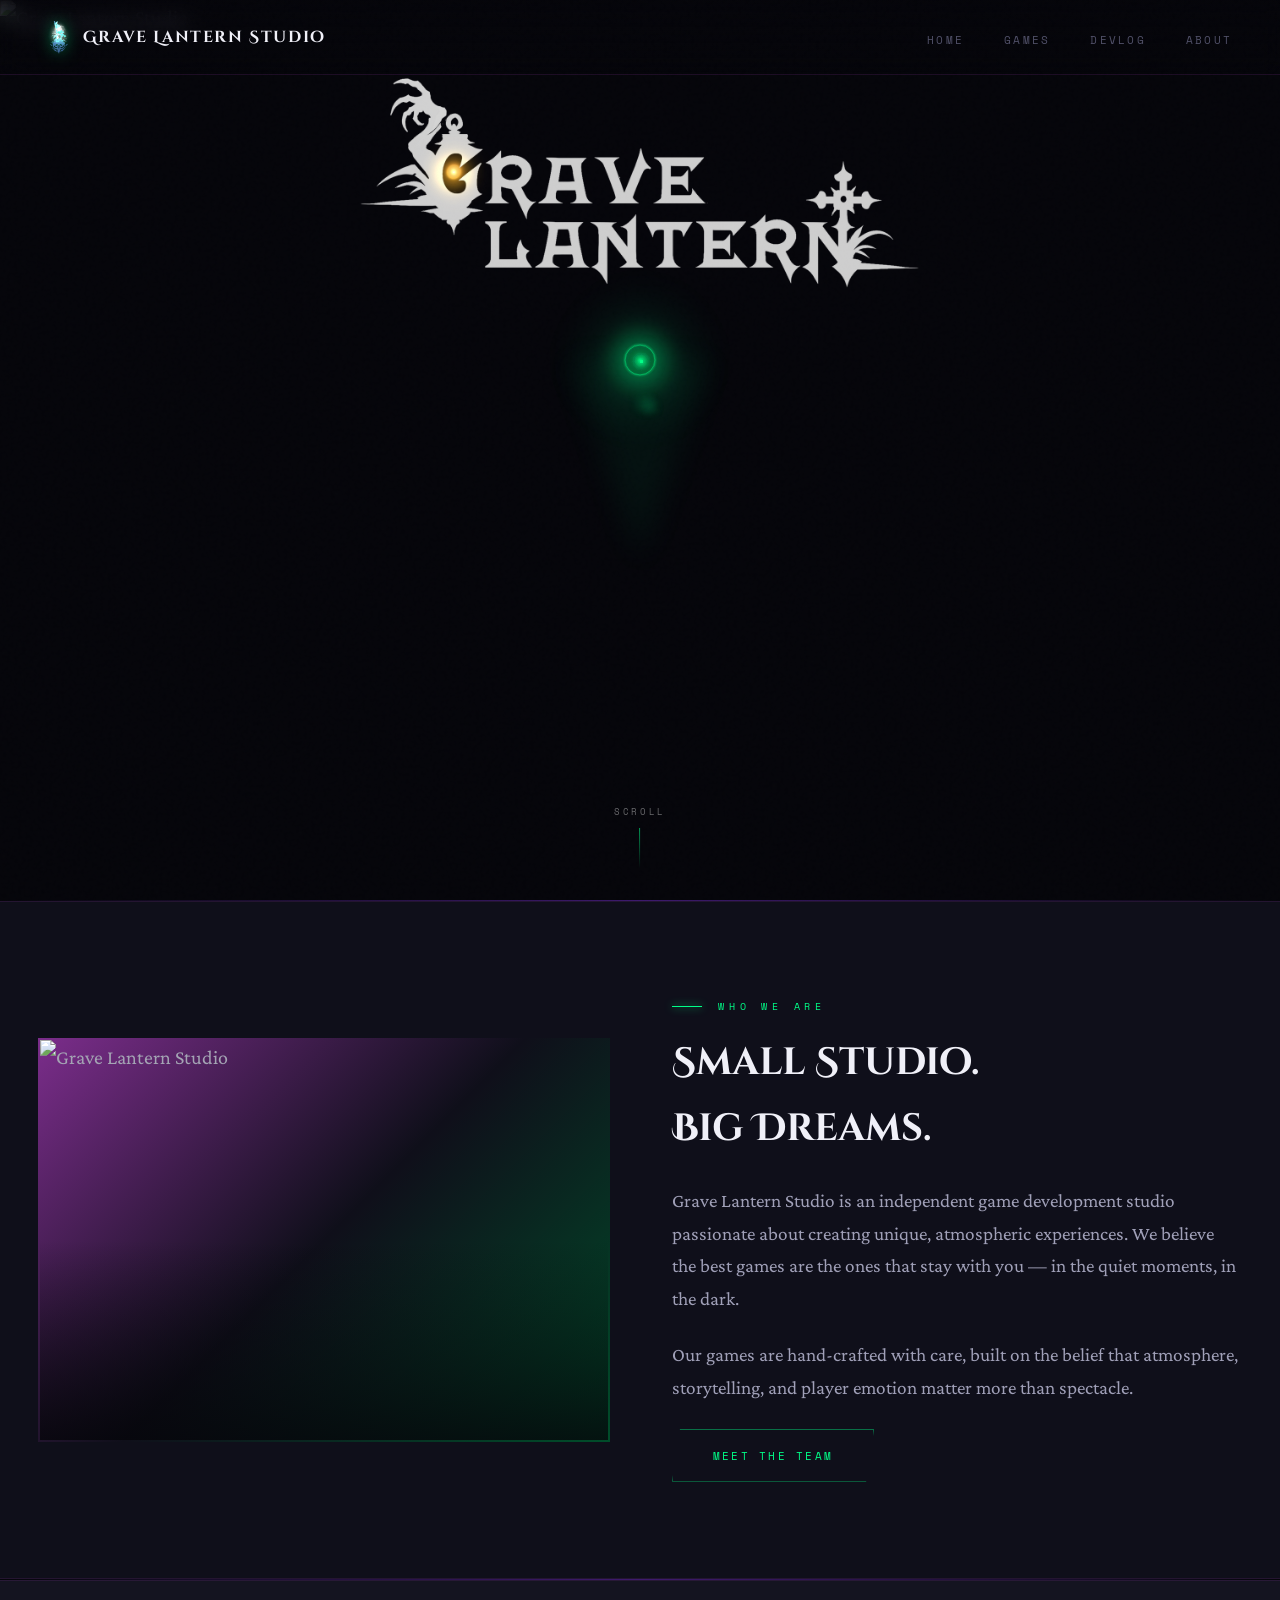
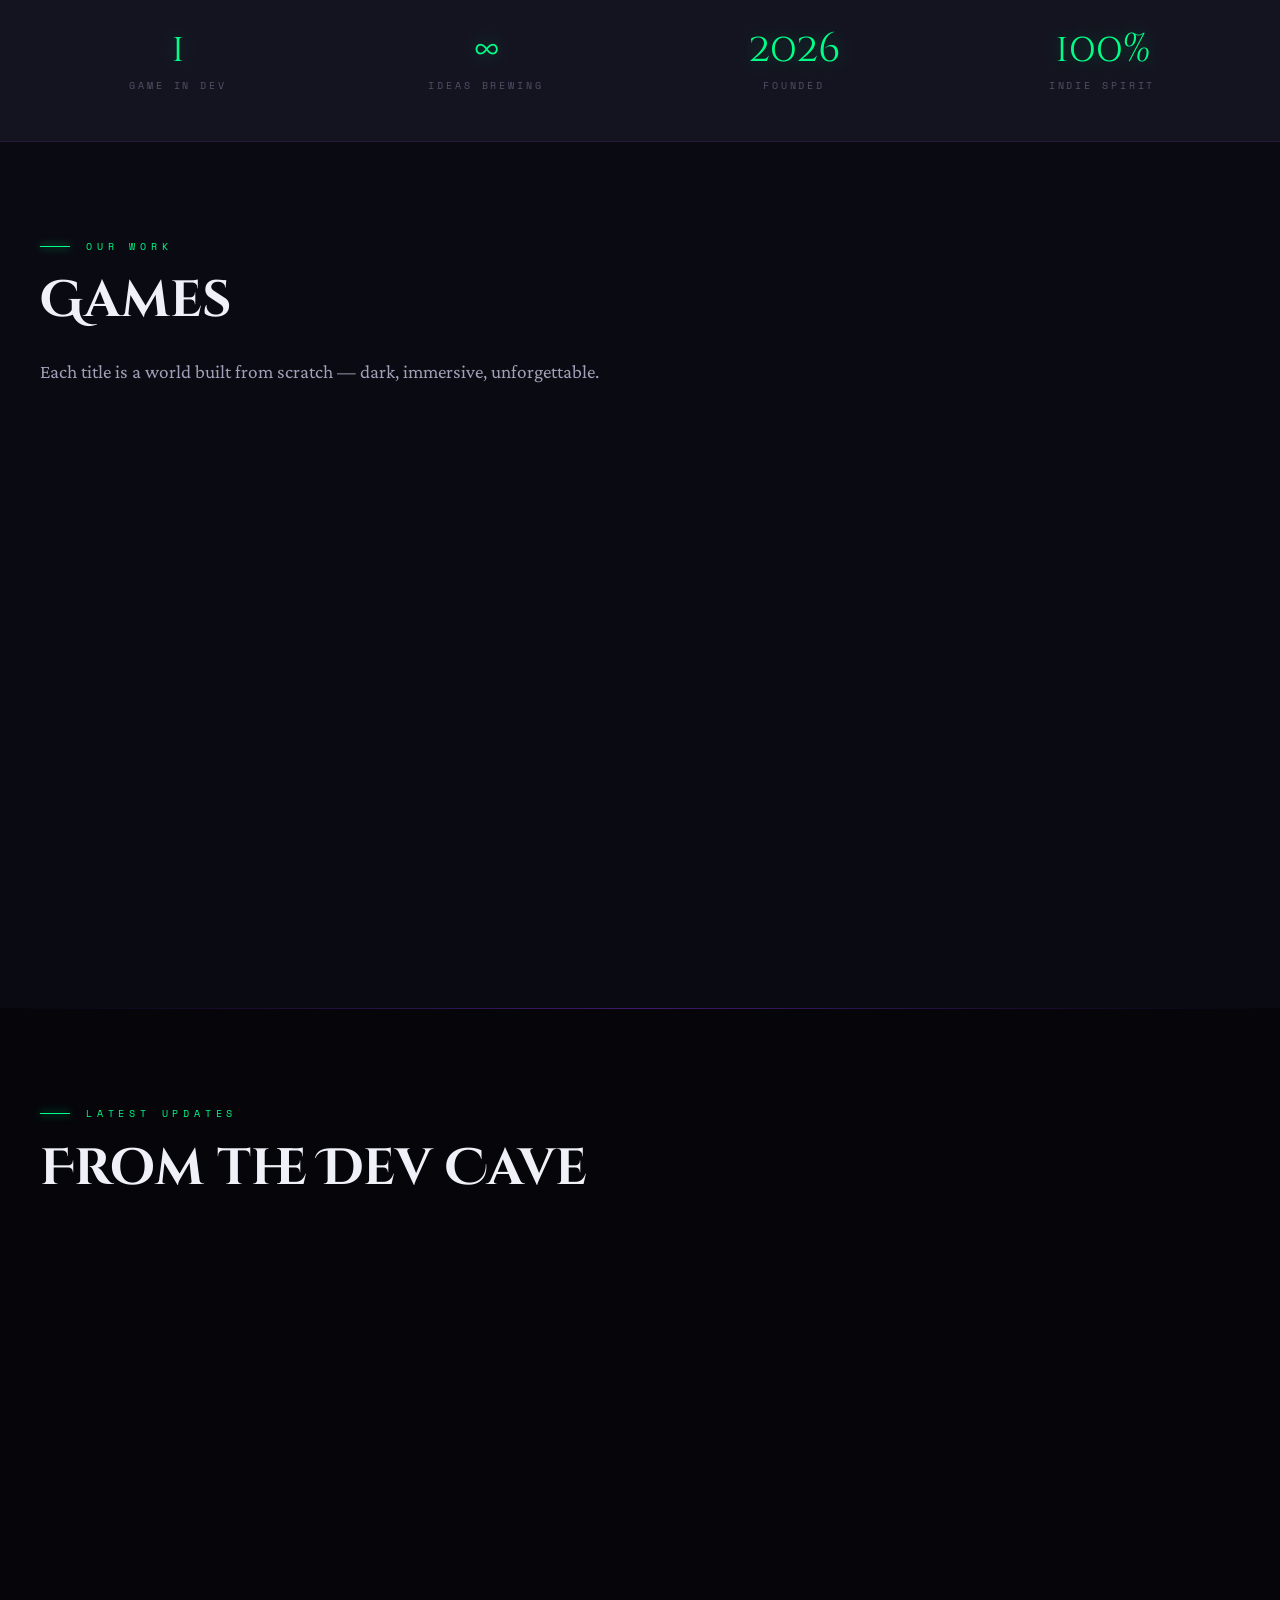
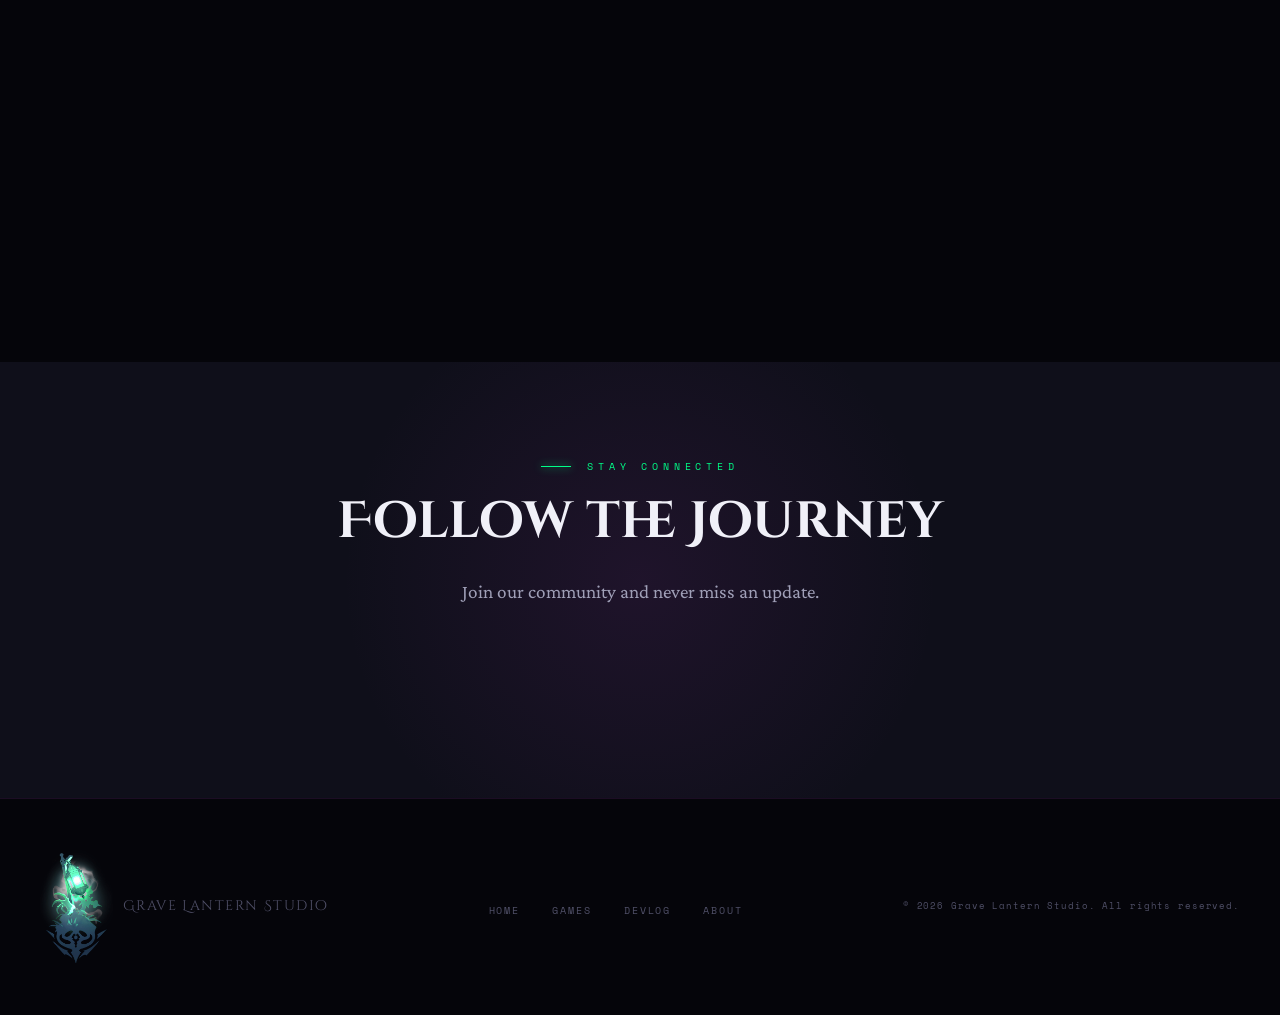
==== commit e8899143: "Mobile version added, refined website" ====
--- a/grave_lantern_studio/index.html
+++ b/grave_lantern_studio/index.html
@@ -32,6 +32,7 @@
     <img class="hero-bg-img" src="images/New bg.jpg" alt="Grave Lantern Studio">
 
     <img class="hero-logo" src="images/LogoGraveLantern.png" alt="Grave Lantern Studio">
+    <img class="hero-mobile-icon" src="images/GraveLanternLogo.png" alt="Grave Lantern Studio">
 
     <div class="hero-particles">
       <div class="particle"></div>
--- a/grave_lantern_studio/css/hero.css
+++ b/grave_lantern_studio/css/hero.css
@@ -17,6 +17,33 @@
   object-fit: cover;
   object-position: 20% 50%;
   display: block;
+}
+
+/* ── Mobile hero icon (hidden on desktop) ── */
+.hero-mobile-icon {
+  display: none;
+}
+
+@media (max-width: 768px) {
+  .hero img.hero-bg-img {
+    display: none;
+  }
+  .hero {
+    background: var(--bg-void);
+  }
+  .hero-mobile-icon {
+    display: block;
+    position: absolute;
+    left: 50%;
+    top: 50%;
+    transform: translate(-50%, -50%);
+    width: clamp(200px, 60vw, 350px);
+    z-index: 4;
+    pointer-events: none;
+  }
+  .lantern-fire {
+    display: none;
+  }
 }
 
 /* ── Hero Logo Overlay ── */
--- a/grave_lantern_studio/css/sections.css
+++ b/grave_lantern_studio/css/sections.css
@@ -57,7 +57,7 @@
 footer { background: var(--bg-void); border-top: 1px solid var(--border-subtle); padding: 3rem 2rem; }
 .footer-inner { max-width: 1200px; margin: 0 auto; display: flex; align-items: center; justify-content: space-between; flex-wrap: wrap; gap: 1.5rem; }
 .footer-logo { font-family: 'Cinzel Decorative', serif; font-size: 0.9rem; color: var(--text-dim); letter-spacing: 0.1em; display: flex; align-items: center; gap: 0.6rem; }
-.footer-logo img { height: 24px; width: auto; filter: brightness(2); }
+.footer-logo img { height: 120px; width: auto; filter: brightness(2); }
 .footer-links { display: flex; gap: 2rem; list-style: none; }
 .footer-links a { font-family: 'Space Mono', monospace; font-size: 0.6rem; letter-spacing: 0.2em; text-transform: uppercase; color: var(--text-dim); text-decoration: none; transition: color 0.3s ease; }
 .footer-links a:hover { color: var(--green-glow); }
--- a/grave_lantern_studio/css/components.css
+++ b/grave_lantern_studio/css/components.css
@@ -221,6 +221,23 @@
 .devlog-post-title { font-family: 'Cinzel Decorative', serif; font-size: 1.3rem; color: var(--text-bright); margin-bottom: 0.8rem; line-height: 1.3; }
 .devlog-post-excerpt { color: var(--text-mid); font-size: 1.2rem; margin-bottom: 1.5rem; }
 
+/* ── Devlog Expand ── */
+.devlog-post-full {
+  display: none;
+  margin-top: 1rem;
+  padding-top: 1rem;
+  border-top: 1px solid var(--border-subtle);
+}
+.devlog-post-full.open {
+  display: block;
+}
+.devlog-expand-btn {
+  cursor: pointer;
+  margin-top: 1rem;
+  background: none;
+  border: 1px solid rgba(0,255,136,0.4);
+}
+
 /* ── Sidebar ── */
 .devlog-sidebar { display: flex; flex-direction: column; gap: 2rem; }
 .sidebar-widget { background: var(--bg-surface); border: 1px solid var(--border-subtle); padding: 1.5rem; }
